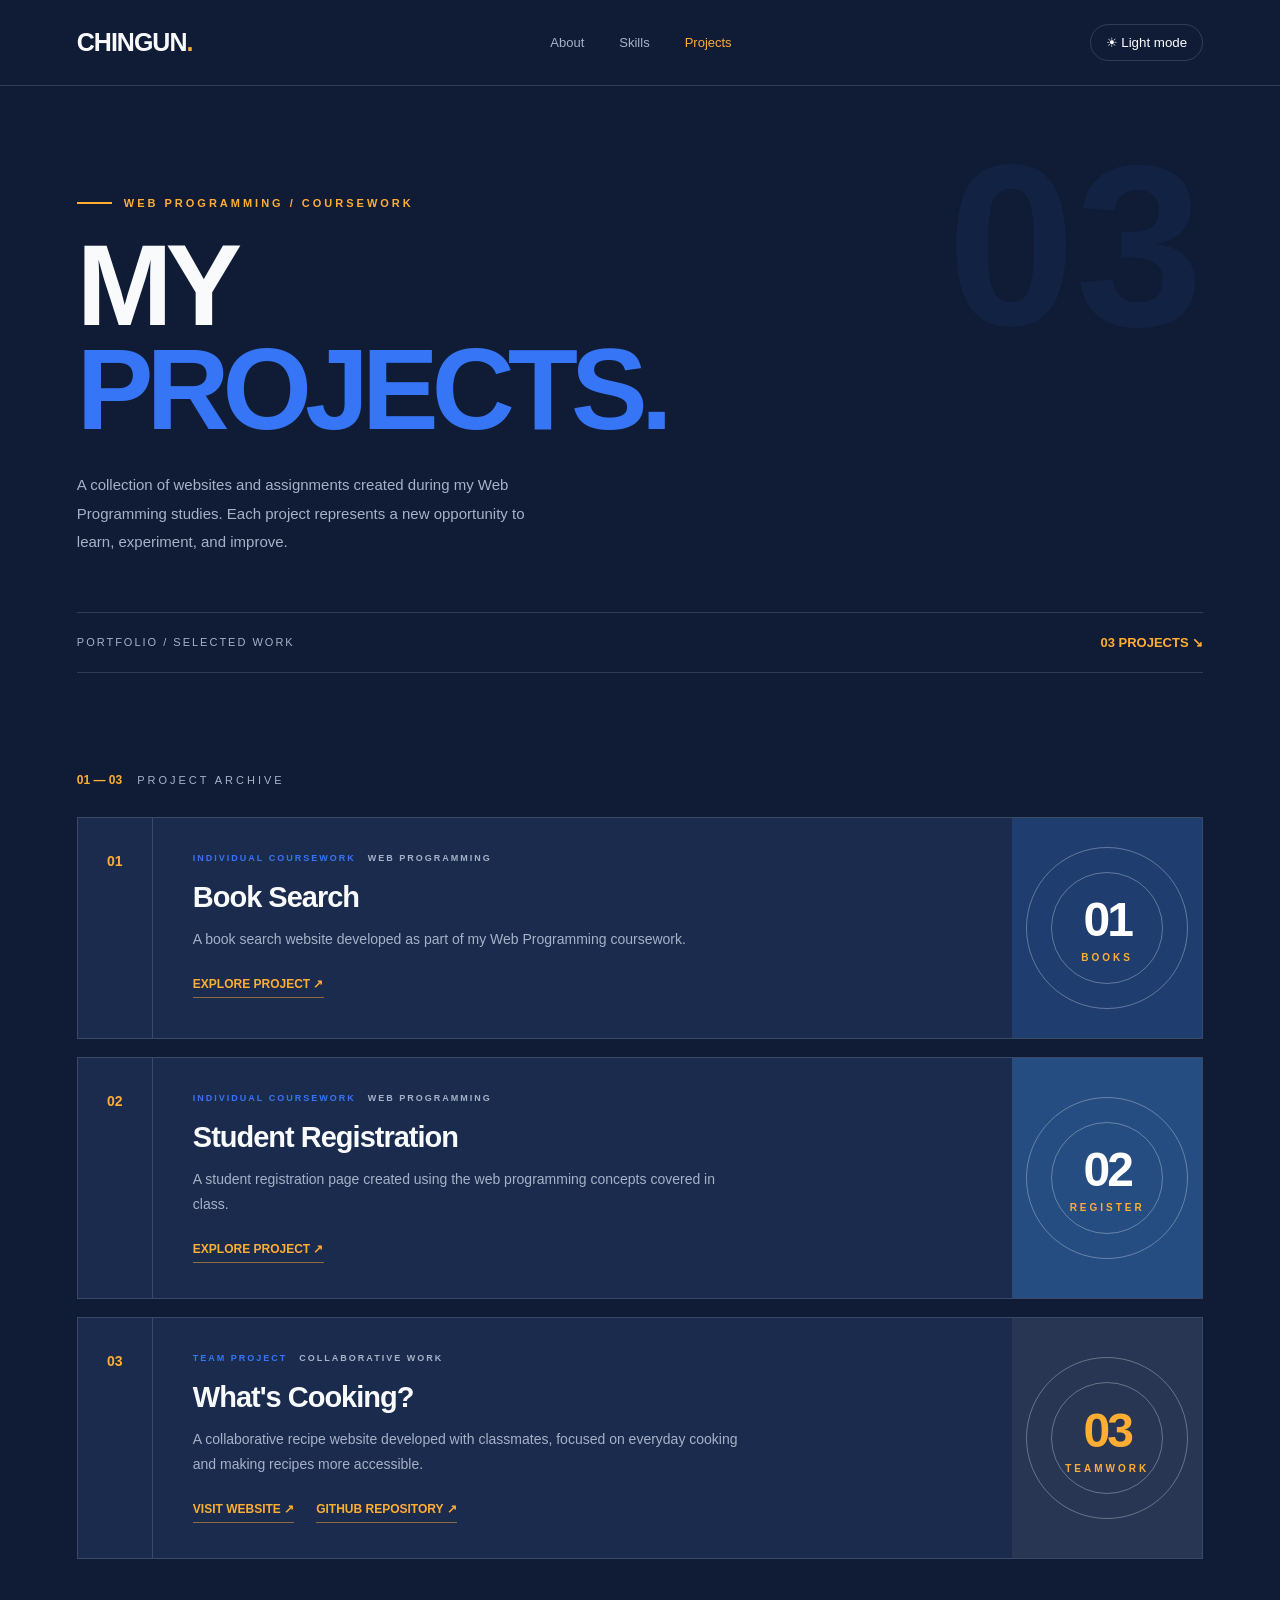
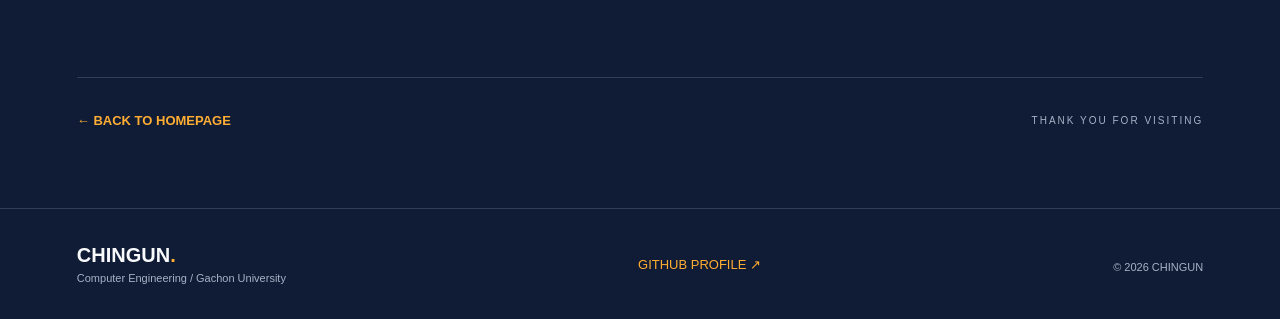
==== projects.html @ 83748a60 "Create projects.html" ====
<!DOCTYPE html>
<html lang="en">
<head>
  <meta charset="UTF-8">
  <meta name="viewport" content="width=device-width, initial-scale=1.0">
  <meta name="description" content="Selected Web Programming projects by Chingun.">
  <meta name="color-scheme" content="light dark">
  <title>Projects — CHINGUN</title>

  <script src="script.js" defer></script>

  <style>
    :root {
      --navy: #101c35;
      --navy-light: #1a2b4d;
      --blue: #3675f5;
      --orange: #ffad33;
      --white: #f8fafc;
      --muted: #a6b2c7;
      --line: rgba(255,255,255,0.14);
    }

    * {
      box-sizing: border-box;
      scroll-behavior: smooth;
    }

    body {
      margin: 0;
      background: var(--navy);
      color: var(--white);
      font-family: Arial, sans-serif;
    }

    a {
      color: inherit;
      text-decoration: none;
    }

    .container {
      width: min(1150px, 88%);
      margin: auto;
    }

    /* Navigation */

    header {
      border-bottom: 1px solid var(--line);
    }

    .navigation {
      min-height: 85px;
      display: flex;
      align-items: center;
      justify-content: space-between;
      gap: 25px;
    }

    .logo {
      font-size: 25px;
      font-weight: 900;
      letter-spacing: -1px;
    }

    .logo span {
      color: var(--orange);
    }

    .nav-links {
      display: flex;
      gap: 35px;
    }

    .nav-links a {
      color: var(--muted);
      font-size: 13px;
      transition: 0.2s;
    }

    .nav-links a:hover,
    .nav-links a[aria-current="page"] {
      color: var(--orange);
    }

    .theme-toggle {
      padding: 10px 15px;
      color: white;
      background: transparent;
      border: 1px solid var(--line);
      border-radius: 30px;
      cursor: pointer;
    }

    .theme-toggle:hover {
      color: var(--orange);
      border-color: var(--orange);
    }

    /* Intro */

    .projects-intro {
      padding: 100px 0 75px;
      position: relative;
      overflow: hidden;
    }

    .projects-intro::after {
      content: "03";
      position: absolute;
      right: 0;
      top: 45px;
      font-size: 230px;
      line-height: 1;
      font-weight: 900;
      color: rgba(54, 117, 245, 0.08);
      pointer-events: none;
    }

    .eyebrow {
      display: flex;
      align-items: center;
      gap: 12px;
      color: var(--orange);
      font-size: 11px;
      font-weight: bold;
      letter-spacing: 3px;
      margin-bottom: 25px;
    }

    .eyebrow-line {
      width: 35px;
      height: 2px;
      background: var(--orange);
    }

    .projects-intro h1 {
      position: relative;
      z-index: 1;
      font-size: clamp(65px, 10vw, 115px);
      line-height: 0.9;
      letter-spacing: -7px;
      text-transform: uppercase;
      margin: 0;
    }

    .projects-intro h1 span {
      color: var(--blue);
    }

    .intro-description {
      color: var(--muted);
      max-width: 480px;
      line-height: 1.9;
      font-size: 15px;
      margin-top: 30px;
    }

    .intro-bottom {
      display: flex;
      justify-content: space-between;
      align-items: center;
      border-top: 1px solid var(--line);
      border-bottom: 1px solid var(--line);
      padding: 22px 0;
      margin-top: 55px;
    }

    .intro-bottom span {
      color: var(--muted);
      font-size: 11px;
      letter-spacing: 2px;
    }

    .intro-bottom strong {
      color: var(--orange);
      font-size: 13px;
    }

    /* Project list */

    .project-list {
      padding: 25px 0 100px;
    }

    .list-heading {
      display: flex;
      align-items: center;
      gap: 15px;
      margin-bottom: 30px;
    }

    .list-heading span:first-child {
      color: var(--orange);
      font-size: 12px;
      font-weight: bold;
    }

    .list-heading span:last-child {
      color: var(--muted);
      font-size: 11px;
      letter-spacing: 3px;
    }

    .project-card {
      display: grid;
      grid-template-columns: 75px 1fr 190px;
      align-items: stretch;
      background: var(--navy-light);
      border: 1px solid var(--line);
      margin-bottom: 18px;
      transition: 0.25s;
      overflow: hidden;
    }

    .project-card:hover {
      border-color: var(--orange);
      transform: translateY(-4px);
    }

    .project-number {
      display: flex;
      justify-content: center;
      padding-top: 35px;
      color: var(--orange);
      font-size: 14px;
      font-weight: bold;
      border-right: 1px solid var(--line);
    }

    .project-content {
      padding: 35px 40px;
    }

    .project-meta {
      display: flex;
      flex-wrap: wrap;
      gap: 12px;
      margin-bottom: 18px;
    }

    .project-meta span {
      color: var(--blue);
      font-size: 9px;
      letter-spacing: 2px;
      font-weight: bold;
    }

    .project-meta span + span {
      color: var(--muted);
    }

    .project-content h2 {
      margin: 0 0 13px;
      font-size: 29px;
      letter-spacing: -1px;
    }

    .project-content p {
      color: var(--muted);
      font-size: 14px;
      line-height: 1.8;
      max-width: 560px;
      margin: 0 0 25px;
    }

    .project-actions {
      display: flex;
      flex-wrap: wrap;
      gap: 22px;
    }

    .project-link {
      display: inline-flex;
      align-items: center;
      gap: 10px;
      color: var(--orange);
      font-size: 12px;
      font-weight: bold;
      border-bottom: 1px solid rgba(255,173,51,0.5);
      padding-bottom: 6px;
      transition: 0.2s;
    }

    .project-link:hover {
      color: white;
      border-color: white;
    }

    .project-visual {
      min-height: 220px;
      display: flex;
      flex-direction: column;
      align-items: center;
      justify-content: center;
      position: relative;
      overflow: hidden;
      background: #203d70;
    }

    .project-visual::before {
      content: "";
      position: absolute;
      width: 160px;
      height: 160px;
      border: 1px solid rgba(255,255,255,0.3);
      border-radius: 50%;
    }

    .project-visual::after {
      content: "";
      position: absolute;
      width: 110px;
      height: 110px;
      border: 1px solid rgba(255,255,255,0.3);
      border-radius: 50%;
    }

    .project-visual strong {
      position: relative;
      z-index: 1;
      font-size: 48px;
      color: white;
      letter-spacing: -3px;
    }

    .project-visual span {
      position: relative;
      z-index: 1;
      color: var(--orange);
      font-size: 10px;
      font-weight: bold;
      letter-spacing: 3px;
      margin-top: 5px;
    }

    .visual-two {
      background: #254d82;
    }

    .visual-three {
      background: #283653;
    }

    .visual-three strong {
      color: var(--orange);
    }

    /* Bottom link */

    .back-section {
      border-top: 1px solid var(--line);
      padding: 35px 0 80px;
      display: flex;
      justify-content: space-between;
      align-items: center;
      gap: 20px;
    }

    .back-link {
      color: var(--orange);
      font-size: 13px;
      font-weight: bold;
    }

    .back-link:hover {
      color: white;
    }

    .back-section span {
      color: var(--muted);
      font-size: 10px;
      letter-spacing: 2px;
    }

    /* Footer */

    footer {
      border-top: 1px solid var(--line);
      padding: 35px 0;
    }

    .footer-content {
      display: flex;
      justify-content: space-between;
      align-items: center;
      gap: 20px;
      flex-wrap: wrap;
    }

    .footer-name {
      font-size: 20px;
      font-weight: 900;
    }

    .footer-name span {
      color: var(--orange);
    }

    .footer-note,
    .copyright {
      color: var(--muted);
      font-size: 11px;
      margin-top: 5px;
    }

    .footer-content a {
      color: var(--orange);
      font-size: 13px;
    }

    /* Light mode */

    body.light-mode {
      --navy: #f4f6fb;
      --navy-light: #ffffff;
      --white: #17233c;
      --muted: #68758c;
      --line: rgba(23,46,85,0.18);
    }

    body.light-mode .logo,
    body.light-mode .projects-intro h1,
    body.light-mode .project-content h2 {
      color: #172e55;
    }

    body.light-mode .nav-links a {
      color: #68758c;
    }

    body.light-mode .nav-links a:hover,
    body.light-mode .nav-links a[aria-current="page"] {
      color: #2563eb;
    }

    body.light-mode .theme-toggle {
      color: #172e55;
      border-color: #cbd5e1;
    }

    body.light-mode .project-visual strong {
      color: white;
    }

    body.light-mode .project-visual span {
      color: #ffad33;
    }

    /* Responsive */

    @media (max-width: 800px) {
      .project-card {
        grid-template-columns: 55px 1fr;
      }

      .project-visual {
        grid-column: 2;
        min-height: 130px;
      }

      .projects-intro::after {
        font-size: 160px;
      }
    }

    @media (max-width: 550px) {
      .navigation {
        padding: 18px 0;
        flex-wrap: wrap;
      }

      .nav-links {
        order: 3;
        width: 100%;
        justify-content: space-between;
        gap: 10px;
      }

      .projects-intro {
        padding: 70px 0 45px;
      }

      .projects-intro h1 {
        letter-spacing: -4px;
      }

      .intro-bottom {
        align-items: flex-start;
        flex-direction: column;
        gap: 12px;
      }

      .project-card {
        grid-template-columns: 42px 1fr;
      }

      .project-number {
        padding-top: 25px;
        font-size: 12px;
      }

      .project-content {
        padding: 25px 20px;
      }

      .project-content h2 {
        font-size: 23px;
      }

      .project-visual {
        min-height: 110px;
      }

      .project-actions {
        flex-direction: column;
        align-items: flex-start;
        gap: 15px;
      }

      .back-section {
        align-items: flex-start;
        flex-direction: column;
      }

      .footer-content {
        align-items: flex-start;
        flex-direction: column;
      }
    }
  </style>
</head>

<body>

  <header>
    <nav class="navigation container" aria-label="Main navigation">
      <a class="logo" href="index.html">CHINGUN<span>.</span></a>

      <div class="nav-links">
        <a href="index.html#about">About</a>
        <a href="index.html#skills">Skills</a>
        <a href="projects.html" aria-current="page">Projects</a>
      </div>

      <button class="theme-toggle" id="theme-toggle" type="button"
        aria-label="Switch to light mode" aria-pressed="false">
        <span id="theme-icon" aria-hidden="true">☀</span>
        <span id="theme-label">Light mode</span>
      </button>
    </nav>
  </header>

  <main class="container">

    <!-- Page introduction -->
    <section class="projects-intro">

      <p class="eyebrow">
        <span class="eyebrow-line"></span>
        WEB PROGRAMMING / COURSEWORK
      </p>

      <h1>MY<br><span>PROJECTS.</span></h1>

      <p class="intro-description">
        A collection of websites and assignments created during
        my Web Programming studies. Each project represents
        a new opportunity to learn, experiment, and improve.
      </p>

      <div class="intro-bottom">
        <span>PORTFOLIO / SELECTED WORK</span>
        <strong>03 PROJECTS ↘</strong>
      </div>

    </section>

    <!-- Project cards -->
    <section class="project-list" aria-label="Portfolio projects">

      <div class="list-heading">
        <span>01 — 03</span>
        <span>PROJECT ARCHIVE</span>
      </div>

      <!-- Project 1 -->
      <article class="project-card">

        <div class="project-number">01</div>

        <div class="project-content">

          <div class="project-meta">
            <span>INDIVIDUAL COURSEWORK</span>
            <span>WEB PROGRAMMING</span>
          </div>

          <h2>Book Search</h2>

          <p>
            A book search website developed as part of my
            Web Programming coursework.
          </p>

          <div class="project-actions">
            <a class="project-link"
               href="https://erdenetsogt-delgerbat.github.io/Web-Programming/week%207/book-search.html"
               target="_blank"
               rel="noopener noreferrer">
              EXPLORE PROJECT ↗
            </a>
          </div>

        </div>

        <div class="project-visual" aria-hidden="true">
          <strong>01</strong>
          <span>BOOKS</span>
        </div>

      </article>

      <!-- Project 2 -->
      <article class="project-card">

        <div class="project-number">02</div>

        <div class="project-content">

          <div class="project-meta">
            <span>INDIVIDUAL COURSEWORK</span>
            <span>WEB PROGRAMMING</span>
          </div>

          <h2>Student Registration</h2>

          <p>
            A student registration page created using the
            web programming concepts covered in class.
          </p>

          <div class="project-actions">
            <a class="project-link"
               href="https://erdenetsogt-delgerbat.github.io/Web-Programming/week%208/student-registration.html"
               target="_blank"
               rel="noopener noreferrer">
              EXPLORE PROJECT ↗
            </a>
          </div>

        </div>

        <div class="project-visual visual-two" aria-hidden="true">
          <strong>02</strong>
          <span>REGISTER</span>
        </div>

      </article>

      <!-- Project 3 -->
      <article class="project-card">

        <div class="project-number">03</div>

        <div class="project-content">

          <div class="project-meta">
            <span>TEAM PROJECT</span>
            <span>COLLABORATIVE WORK</span>
          </div>

          <h2>What's Cooking?</h2>

          <p>
            A collaborative recipe website developed with classmates,
            focused on everyday cooking and making recipes more accessible.
          </p>

          <div class="project-actions">
            <a class="project-link"
               href="https://erdenetsogt-delgerbat.github.io/team-Project/"
               target="_blank"
               rel="noopener noreferrer">
              VISIT WEBSITE ↗
            </a>

            <a class="project-link"
               href="https://github.com/ERDENETSOGT-DELGERBAT/team-Project"
               target="_blank"
               rel="noopener noreferrer">
              GITHUB REPOSITORY ↗
            </a>
          </div>

        </div>

        <div class="project-visual visual-three" aria-hidden="true">
          <strong>03</strong>
          <span>TEAMWORK</span>
        </div>

      </article>

    </section>

    <!-- Return link -->
    <section class="back-section">
      <a class="back-link" href="index.html">← BACK TO HOMEPAGE</a>
      <span>THANK YOU FOR VISITING</span>
    </section>

  </main>

  <footer>
    <div class="footer-content container">

      <div>
        <div class="footer-name">CHINGUN<span>.</span></div>
        <div class="footer-note">
          Computer Engineering / Gachon University
        </div>
      </div>

      <a href="https://github.com/ERDENETSOGT-DELGERBAT"
         target="_blank"
         rel="noopener noreferrer">
        GITHUB PROFILE ↗
      </a>

      <span class="copyright">
        © <span id="current-year">2026</span> CHINGUN
      </span>

    </div>
  </footer>

</body>
</html>
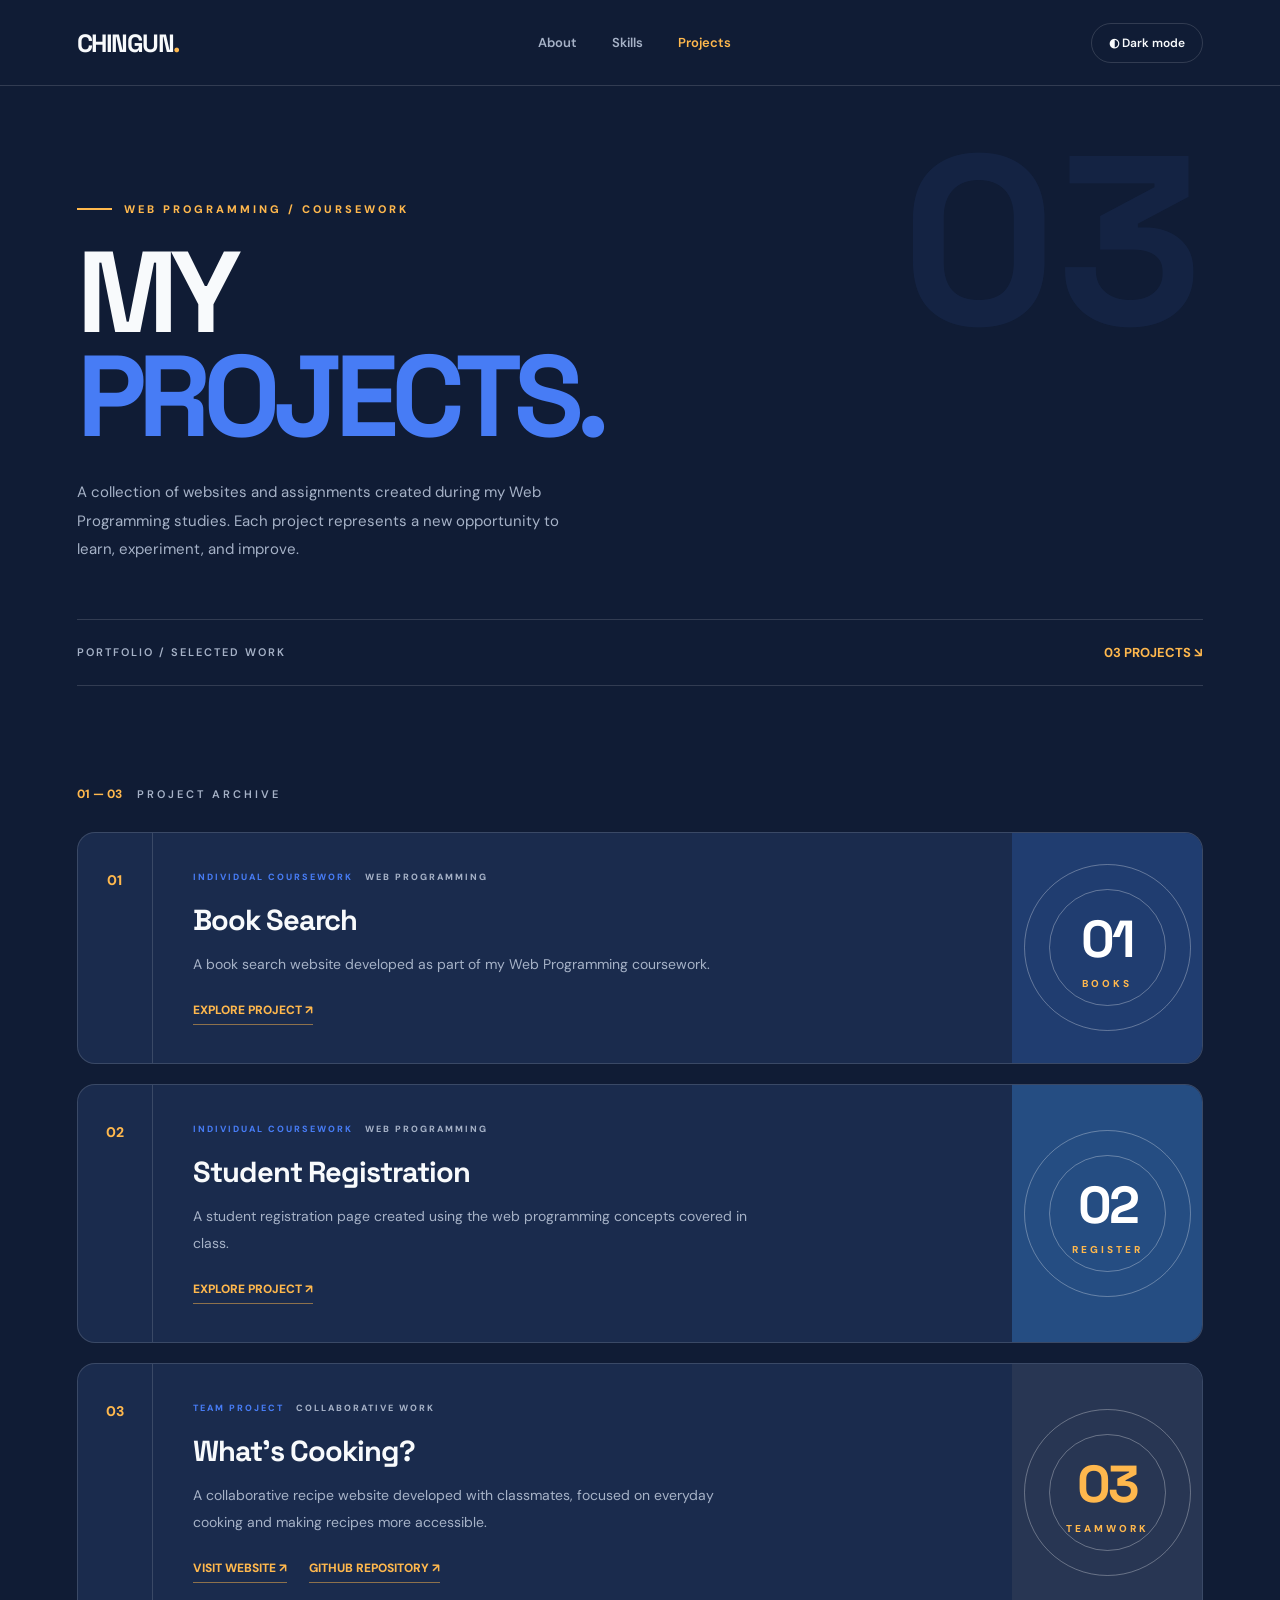
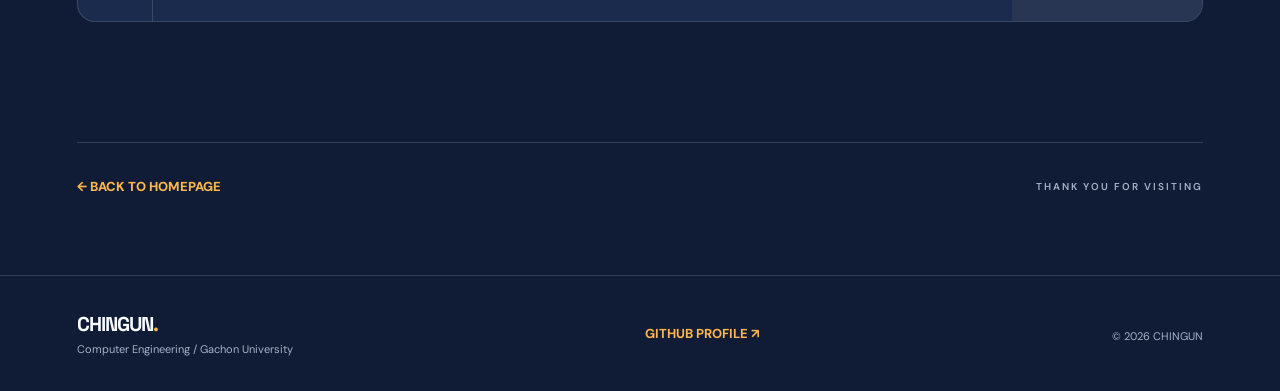
==== commit afc2a33d: "Update projects.html" ====
--- a/projects.html
+++ b/projects.html
@@ -10,15 +10,20 @@
 
   <script src="script.js" defer></script>
 
+  <link rel="preconnect" href="https://fonts.googleapis.com">
+  <link rel="preconnect" href="https://fonts.gstatic.com" crossorigin>
+  <link href="https://fonts.googleapis.com/css2?family=DM+Sans:wght@400;500;600;700;800&family=Space+Grotesk:wght@400;500;600;700&display=swap" rel="stylesheet">
+
   <style>
     :root {
       --navy: #101c35;
       --navy-light: #1a2b4d;
-      --blue: #3675f5;
-      --orange: #ffad33;
+      --blue: #477cf5;
+      --orange: #ffb84d;
       --white: #f8fafc;
       --muted: #a6b2c7;
       --line: rgba(255,255,255,0.14);
+      --card-radius: 18px;
     }
 
     * {
@@ -30,7 +35,12 @@
       margin: 0;
       background: var(--navy);
       color: var(--white);
-      font-family: Arial, sans-serif;
+      font-family: 'DM Sans', sans-serif;
+      transition: background 0.3s, color 0.3s;
+    }
+
+    h1, h2, h3, .logo, .footer-name {
+      font-family: 'Space Grotesk', sans-serif;
     }
 
     a {
@@ -47,6 +57,8 @@
 
     header {
       border-bottom: 1px solid var(--line);
+      position: relative;
+      z-index: 10;
     }
 
     .navigation {
@@ -59,22 +71,25 @@
 
     .logo {
       font-size: 25px;
-      font-weight: 900;
-      letter-spacing: -1px;
-    }
-
-    .logo span {
+      font-weight: 700;
+      letter-spacing: -1.5px;
+    }
+
+    .logo span,
+    .footer-name span {
       color: var(--orange);
     }
 
     .nav-links {
       display: flex;
+      align-items: center;
       gap: 35px;
     }
 
     .nav-links a {
       color: var(--muted);
       font-size: 13px;
+      font-weight: 600;
       transition: 0.2s;
     }
 
@@ -84,23 +99,28 @@
     }
 
     .theme-toggle {
-      padding: 10px 15px;
-      color: white;
+      padding: 11px 17px;
+      color: var(--white);
       background: transparent;
       border: 1px solid var(--line);
       border-radius: 30px;
       cursor: pointer;
+      font-family: inherit;
+      font-size: 12px;
+      font-weight: 600;
+      transition: 0.2s;
     }
 
     .theme-toggle:hover {
       color: var(--orange);
       border-color: var(--orange);
+      transform: translateY(-2px);
     }
 
     /* Intro */
 
     .projects-intro {
-      padding: 100px 0 75px;
+      padding: 105px 0 75px;
       position: relative;
       overflow: hidden;
     }
@@ -109,11 +129,12 @@
       content: "03";
       position: absolute;
       right: 0;
-      top: 45px;
-      font-size: 230px;
+      top: 35px;
+      font-family: 'Space Grotesk', sans-serif;
+      font-size: 240px;
       line-height: 1;
-      font-weight: 900;
-      color: rgba(54, 117, 245, 0.08);
+      font-weight: 700;
+      color: rgba(71,124,245,0.08);
       pointer-events: none;
     }
 
@@ -123,7 +144,7 @@
       gap: 12px;
       color: var(--orange);
       font-size: 11px;
-      font-weight: bold;
+      font-weight: 800;
       letter-spacing: 3px;
       margin-bottom: 25px;
     }
@@ -139,9 +160,10 @@
       z-index: 1;
       font-size: clamp(65px, 10vw, 115px);
       line-height: 0.9;
-      letter-spacing: -7px;
+      letter-spacing: -8px;
       text-transform: uppercase;
       margin: 0;
+      font-weight: 700;
     }
 
     .projects-intro h1 span {
@@ -150,7 +172,7 @@
 
     .intro-description {
       color: var(--muted);
-      max-width: 480px;
+      max-width: 490px;
       line-height: 1.9;
       font-size: 15px;
       margin-top: 30px;
@@ -162,19 +184,21 @@
       align-items: center;
       border-top: 1px solid var(--line);
       border-bottom: 1px solid var(--line);
-      padding: 22px 0;
+      padding: 24px 0;
       margin-top: 55px;
     }
 
     .intro-bottom span {
       color: var(--muted);
       font-size: 11px;
+      font-weight: 600;
       letter-spacing: 2px;
     }
 
     .intro-bottom strong {
       color: var(--orange);
       font-size: 13px;
+      font-weight: 700;
     }
 
     /* Project list */
@@ -193,13 +217,14 @@
     .list-heading span:first-child {
       color: var(--orange);
       font-size: 12px;
-      font-weight: bold;
+      font-weight: 800;
     }
 
     .list-heading span:last-child {
       color: var(--muted);
       font-size: 11px;
       letter-spacing: 3px;
+      font-weight: 600;
     }
 
     .project-card {
@@ -208,28 +233,30 @@
       align-items: stretch;
       background: var(--navy-light);
       border: 1px solid var(--line);
-      margin-bottom: 18px;
-      transition: 0.25s;
+      border-radius: var(--card-radius);
+      margin-bottom: 20px;
+      transition: 0.25s ease;
       overflow: hidden;
     }
 
     .project-card:hover {
       border-color: var(--orange);
-      transform: translateY(-4px);
+      transform: translateY(-5px);
+      box-shadow: 0 15px 35px rgba(0,0,0,0.16);
     }
 
     .project-number {
       display: flex;
       justify-content: center;
-      padding-top: 35px;
+      padding-top: 38px;
       color: var(--orange);
       font-size: 14px;
-      font-weight: bold;
+      font-weight: 800;
       border-right: 1px solid var(--line);
     }
 
     .project-content {
-      padding: 35px 40px;
+      padding: 38px 40px;
     }
 
     .project-meta {
@@ -243,7 +270,7 @@
       color: var(--blue);
       font-size: 9px;
       letter-spacing: 2px;
-      font-weight: bold;
+      font-weight: 800;
     }
 
     .project-meta span + span {
@@ -254,12 +281,13 @@
       margin: 0 0 13px;
       font-size: 29px;
       letter-spacing: -1px;
+      font-weight: 700;
     }
 
     .project-content p {
       color: var(--muted);
       font-size: 14px;
-      line-height: 1.8;
+      line-height: 1.9;
       max-width: 560px;
       margin: 0 0 25px;
     }
@@ -276,16 +304,19 @@
       gap: 10px;
       color: var(--orange);
       font-size: 12px;
-      font-weight: bold;
-      border-bottom: 1px solid rgba(255,173,51,0.5);
+      font-weight: 800;
+      border-bottom: 1px solid rgba(255,184,77,0.5);
       padding-bottom: 6px;
       transition: 0.2s;
     }
 
     .project-link:hover {
-      color: white;
-      border-color: white;
-    }
+      color: var(--white);
+      border-color: var(--white);
+      gap: 15px;
+    }
+
+    /* Project graphics */
 
     .project-visual {
       min-height: 220px;
@@ -301,25 +332,36 @@
     .project-visual::before {
       content: "";
       position: absolute;
-      width: 160px;
-      height: 160px;
+      width: 165px;
+      height: 165px;
       border: 1px solid rgba(255,255,255,0.3);
       border-radius: 50%;
+      transition: 0.4s;
     }
 
     .project-visual::after {
       content: "";
       position: absolute;
-      width: 110px;
-      height: 110px;
+      width: 115px;
+      height: 115px;
       border: 1px solid rgba(255,255,255,0.3);
       border-radius: 50%;
+      transition: 0.4s;
+    }
+
+    .project-card:hover .project-visual::before {
+      transform: scale(1.15);
+    }
+
+    .project-card:hover .project-visual::after {
+      transform: scale(1.2);
     }
 
     .project-visual strong {
       position: relative;
       z-index: 1;
-      font-size: 48px;
+      font-family: 'Space Grotesk', sans-serif;
+      font-size: 52px;
       color: white;
       letter-spacing: -3px;
     }
@@ -329,7 +371,7 @@
       z-index: 1;
       color: var(--orange);
       font-size: 10px;
-      font-weight: bold;
+      font-weight: 800;
       letter-spacing: 3px;
       margin-top: 5px;
     }
@@ -360,17 +402,20 @@
     .back-link {
       color: var(--orange);
       font-size: 13px;
-      font-weight: bold;
+      font-weight: 800;
+      transition: 0.2s;
     }
 
     .back-link:hover {
-      color: white;
+      color: var(--white);
+      transform: translateX(-4px);
     }
 
     .back-section span {
       color: var(--muted);
       font-size: 10px;
       letter-spacing: 2px;
+      font-weight: 600;
     }
 
     /* Footer */
@@ -390,11 +435,8 @@
 
     .footer-name {
       font-size: 20px;
-      font-weight: 900;
-    }
-
-    .footer-name span {
-      color: var(--orange);
+      font-weight: 700;
+      letter-spacing: -1px;
     }
 
     .footer-note,
@@ -407,16 +449,22 @@
     .footer-content a {
       color: var(--orange);
       font-size: 13px;
+      font-weight: 700;
+      transition: 0.2s;
+    }
+
+    .footer-content a:hover {
+      color: var(--white);
     }
 
     /* Light mode */
 
     body.light-mode {
-      --navy: #f4f6fb;
+      --navy: #f3f5fa;
       --navy-light: #ffffff;
       --white: #17233c;
       --muted: #68758c;
-      --line: rgba(23,46,85,0.18);
+      --line: rgba(23,46,85,0.15);
     }
 
     body.light-mode .logo,
@@ -439,12 +487,25 @@
       border-color: #cbd5e1;
     }
 
+    body.light-mode .project-card {
+      box-shadow: 0 5px 20px rgba(23,46,85,0.04);
+    }
+
+    body.light-mode .project-card:hover {
+      box-shadow: 0 12px 30px rgba(23,46,85,0.1);
+    }
+
     body.light-mode .project-visual strong {
       color: white;
     }
 
     body.light-mode .project-visual span {
-      color: #ffad33;
+      color: #ffb84d;
+    }
+
+    body.light-mode .back-link:hover,
+    body.light-mode .footer-content a:hover {
+      color: #2563eb;
     }
 
     /* Responsive */
@@ -456,7 +517,7 @@
 
       .project-visual {
         grid-column: 2;
-        min-height: 130px;
+        min-height: 150px;
       }
 
       .projects-intro::after {
@@ -501,7 +562,7 @@
       }
 
       .project-content {
-        padding: 25px 20px;
+        padding: 27px 20px;
       }
 
       .project-content h2 {
@@ -509,7 +570,7 @@
       }
 
       .project-visual {
-        min-height: 110px;
+        min-height: 120px;
       }
 
       .project-actions {
@@ -605,7 +666,7 @@
 
           <div class="project-actions">
             <a class="project-link"
-               href="https://erdenetsogt-delgerbat.github.io/Web-Programming/week%207/book-search.html"
+               href="https://aidy40.github.io/Web-Programming/week%207/book-search.html"
                target="_blank"
                rel="noopener noreferrer">
               EXPLORE PROJECT ↗
@@ -642,7 +703,7 @@
 
           <div class="project-actions">
             <a class="project-link"
-               href="https://erdenetsogt-delgerbat.github.io/Web-Programming/week%208/student-registration.html"
+               href="https://aidy40.github.io/Web-Programming/week%208/student-registration.html"
                target="_blank"
                rel="noopener noreferrer">
               EXPLORE PROJECT ↗
@@ -679,14 +740,14 @@
 
           <div class="project-actions">
             <a class="project-link"
-               href="https://erdenetsogt-delgerbat.github.io/team-Project/"
+               href="https://aidy40.github.io/team-Project/"
                target="_blank"
                rel="noopener noreferrer">
               VISIT WEBSITE ↗
             </a>
 
             <a class="project-link"
-               href="https://github.com/ERDENETSOGT-DELGERBAT/team-Project"
+               href="https://github.com/aidy40/team-Project"
                target="_blank"
                rel="noopener noreferrer">
               GITHUB REPOSITORY ↗
@@ -722,7 +783,7 @@
         </div>
       </div>
 
-      <a href="https://github.com/ERDENETSOGT-DELGERBAT"
+      <a href="https://github.com/aidy40"
          target="_blank"
          rel="noopener noreferrer">
         GITHUB PROFILE ↗
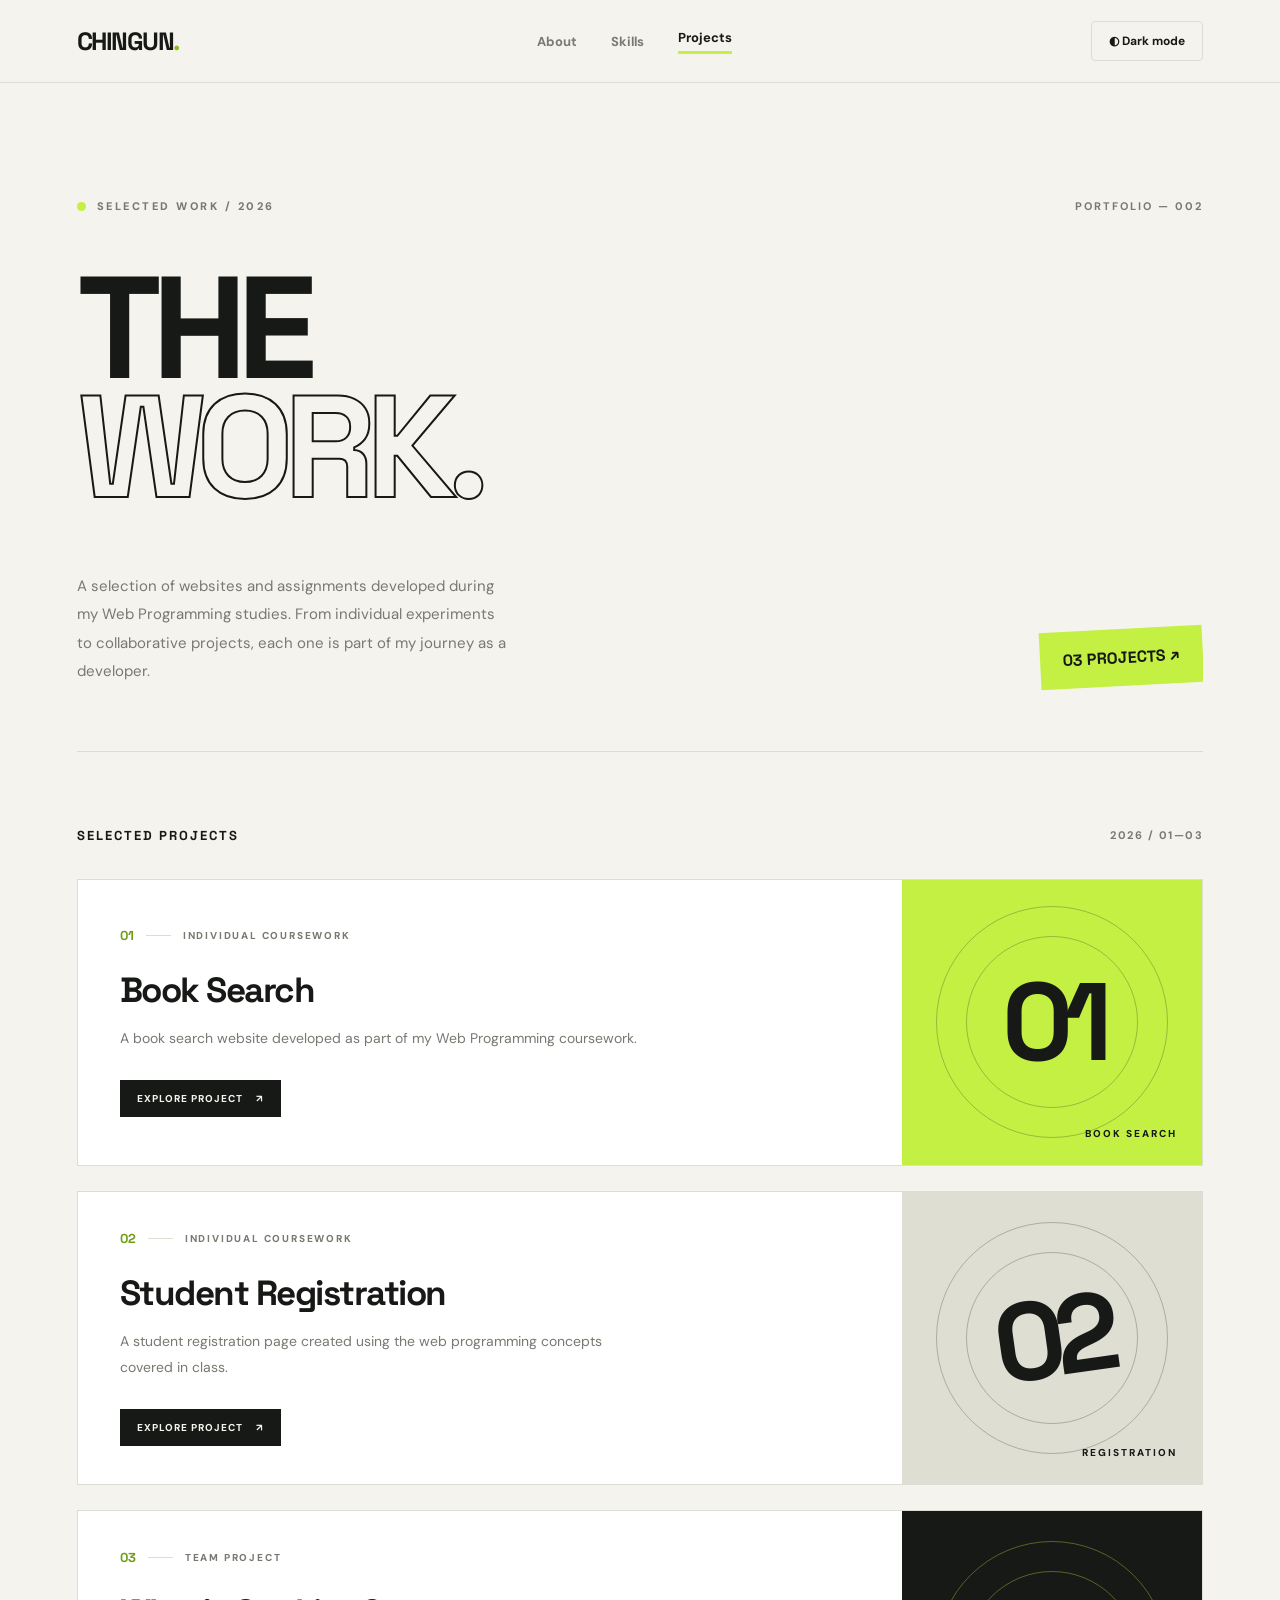
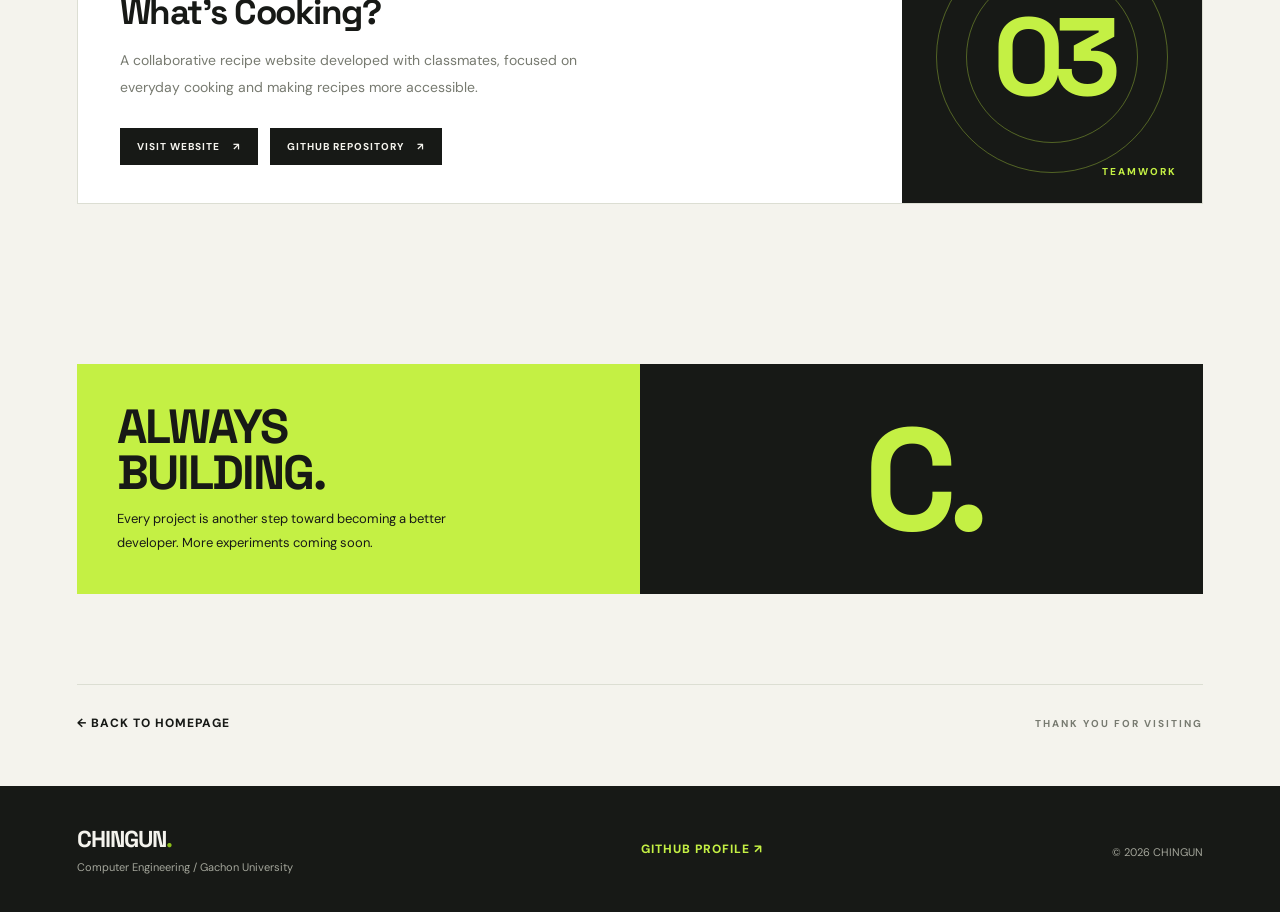
==== commit 218e18a0: "Update projects.html" ====
--- a/projects.html
+++ b/projects.html
@@ -16,14 +16,14 @@
 
   <style>
     :root {
-      --navy: #101c35;
-      --navy-light: #1a2b4d;
-      --blue: #477cf5;
-      --orange: #ffb84d;
-      --white: #f8fafc;
-      --muted: #a6b2c7;
-      --line: rgba(255,255,255,0.14);
-      --card-radius: 18px;
+      --bg: #f4f3ed;
+      --surface: #ffffff;
+      --text: #171916;
+      --muted: #777a70;
+      --line: #dcded3;
+      --accent: #c4f044;
+      --dark: #171916;
+      --soft: #e9eadf;
     }
 
     * {
@@ -33,10 +33,19 @@
 
     body {
       margin: 0;
-      background: var(--navy);
-      color: var(--white);
+      background: var(--bg);
+      color: var(--text);
       font-family: 'DM Sans', sans-serif;
       transition: background 0.3s, color 0.3s;
+    }
+
+    body.dark-mode {
+      --bg: #171916;
+      --surface: #22251f;
+      --text: #f4f3ed;
+      --muted: #a4a69b;
+      --line: #383b33;
+      --soft: #292c25;
     }
 
     h1, h2, h3, .logo, .footer-name {
@@ -48,8 +57,12 @@
       text-decoration: none;
     }
 
+    button {
+      font-family: inherit;
+    }
+
     .container {
-      width: min(1150px, 88%);
+      width: min(1160px, 88%);
       margin: auto;
     }
 
@@ -62,11 +75,11 @@
     }
 
     .navigation {
-      min-height: 85px;
+      min-height: 82px;
       display: flex;
       align-items: center;
       justify-content: space-between;
-      gap: 25px;
+      gap: 30px;
     }
 
     .logo {
@@ -77,455 +90,472 @@
 
     .logo span,
     .footer-name span {
-      color: var(--orange);
+      color: #8bbd19;
     }
 
     .nav-links {
       display: flex;
       align-items: center;
-      gap: 35px;
+      gap: 34px;
     }
 
     .nav-links a {
       color: var(--muted);
       font-size: 13px;
-      font-weight: 600;
-      transition: 0.2s;
+      font-weight: 700;
+      transition: color 0.2s;
     }
 
     .nav-links a:hover,
     .nav-links a[aria-current="page"] {
-      color: var(--orange);
+      color: var(--text);
+    }
+
+    .nav-links a[aria-current="page"]::after {
+      content: "";
+      display: block;
+      height: 3px;
+      background: var(--accent);
+      margin-top: 5px;
     }
 
     .theme-toggle {
       padding: 11px 17px;
-      color: var(--white);
       background: transparent;
+      color: var(--text);
       border: 1px solid var(--line);
-      border-radius: 30px;
+      border-radius: 4px;
       cursor: pointer;
-      font-family: inherit;
       font-size: 12px;
-      font-weight: 600;
+      font-weight: 700;
       transition: 0.2s;
     }
 
     .theme-toggle:hover {
-      color: var(--orange);
-      border-color: var(--orange);
-      transform: translateY(-2px);
+      background: var(--accent);
+      border-color: var(--accent);
+      color: #171916;
     }
 
     /* Intro */
 
     .projects-intro {
-      padding: 105px 0 75px;
+      padding: 105px 0 65px;
       position: relative;
+      border-bottom: 1px solid var(--line);
       overflow: hidden;
     }
 
-    .projects-intro::after {
-      content: "03";
-      position: absolute;
-      right: 0;
-      top: 35px;
-      font-family: 'Space Grotesk', sans-serif;
-      font-size: 240px;
-      line-height: 1;
-      font-weight: 700;
-      color: rgba(71,124,245,0.08);
-      pointer-events: none;
+    .intro-topline {
+      display: flex;
+      justify-content: space-between;
+      align-items: center;
+      margin-bottom: 45px;
     }
 
     .eyebrow {
       display: flex;
       align-items: center;
-      gap: 12px;
-      color: var(--orange);
+      gap: 11px;
+      color: var(--muted);
       font-size: 11px;
       font-weight: 800;
-      letter-spacing: 3px;
-      margin-bottom: 25px;
-    }
-
-    .eyebrow-line {
-      width: 35px;
-      height: 2px;
-      background: var(--orange);
+      letter-spacing: 2.5px;
+    }
+
+    .eyebrow-dot {
+      width: 9px;
+      height: 9px;
+      background: var(--accent);
+      border-radius: 50%;
+    }
+
+    .intro-index {
+      color: var(--muted);
+      font-size: 11px;
+      font-weight: 700;
+      letter-spacing: 2px;
     }
 
     .projects-intro h1 {
-      position: relative;
-      z-index: 1;
-      font-size: clamp(65px, 10vw, 115px);
-      line-height: 0.9;
-      letter-spacing: -8px;
+      max-width: 950px;
+      font-size: clamp(70px, 12vw, 145px);
+      line-height: 0.82;
+      letter-spacing: -10px;
       text-transform: uppercase;
       margin: 0;
       font-weight: 700;
     }
 
     .projects-intro h1 span {
-      color: var(--blue);
+      display: inline-block;
+      color: transparent;
+      -webkit-text-stroke: 2px var(--text);
+    }
+
+    .intro-bottom {
+      display: flex;
+      justify-content: space-between;
+      align-items: flex-end;
+      gap: 30px;
+      margin-top: 65px;
     }
 
     .intro-description {
+      max-width: 430px;
       color: var(--muted);
-      max-width: 490px;
+      font-size: 15px;
       line-height: 1.9;
-      font-size: 15px;
-      margin-top: 30px;
-    }
-
-    .intro-bottom {
+      margin: 0;
+    }
+
+    .project-count {
+      background: var(--accent);
+      color: #171916;
+      padding: 18px 23px;
+      font-family: 'Space Grotesk', sans-serif;
+      font-size: 16px;
+      font-weight: 700;
+      white-space: nowrap;
+      transform: rotate(-3deg);
+    }
+
+    /* Project section */
+
+    .project-list {
+      padding: 75px 0 100px;
+    }
+
+    .section-heading {
       display: flex;
       justify-content: space-between;
       align-items: center;
-      border-top: 1px solid var(--line);
-      border-bottom: 1px solid var(--line);
-      padding: 24px 0;
-      margin-top: 55px;
-    }
-
-    .intro-bottom span {
+      margin-bottom: 35px;
+    }
+
+    .section-heading h2 {
+      margin: 0;
+      font-size: 13px;
+      letter-spacing: 2px;
+      text-transform: uppercase;
+    }
+
+    .section-heading span {
       color: var(--muted);
       font-size: 11px;
-      font-weight: 600;
-      letter-spacing: 2px;
-    }
-
-    .intro-bottom strong {
-      color: var(--orange);
-      font-size: 13px;
-      font-weight: 700;
-    }
-
-    /* Project list */
-
-    .project-list {
-      padding: 25px 0 100px;
-    }
-
-    .list-heading {
-      display: flex;
-      align-items: center;
-      gap: 15px;
-      margin-bottom: 30px;
-    }
-
-    .list-heading span:first-child {
-      color: var(--orange);
-      font-size: 12px;
-      font-weight: 800;
-    }
-
-    .list-heading span:last-child {
-      color: var(--muted);
-      font-size: 11px;
-      letter-spacing: 3px;
-      font-weight: 600;
-    }
+      font-weight: 700;
+      letter-spacing: 1.5px;
+    }
+
+    /* Project cards */
 
     .project-card {
       display: grid;
-      grid-template-columns: 75px 1fr 190px;
-      align-items: stretch;
-      background: var(--navy-light);
+      grid-template-columns: 1fr 300px;
+      min-height: 285px;
+      margin-bottom: 25px;
+      background: var(--surface);
       border: 1px solid var(--line);
-      border-radius: var(--card-radius);
-      margin-bottom: 20px;
-      transition: 0.25s ease;
+      transition: transform 0.3s, border-color 0.3s;
       overflow: hidden;
     }
 
     .project-card:hover {
-      border-color: var(--orange);
       transform: translateY(-5px);
-      box-shadow: 0 15px 35px rgba(0,0,0,0.16);
-    }
-
-    .project-number {
-      display: flex;
+      border-color: var(--text);
+    }
+
+    .project-content {
+      padding: 38px 42px;
+      display: flex;
+      flex-direction: column;
       justify-content: center;
-      padding-top: 38px;
-      color: var(--orange);
-      font-size: 14px;
-      font-weight: 800;
-      border-right: 1px solid var(--line);
-    }
-
-    .project-content {
-      padding: 38px 40px;
     }
 
     .project-meta {
       display: flex;
+      align-items: center;
       flex-wrap: wrap;
       gap: 12px;
-      margin-bottom: 18px;
-    }
-
-    .project-meta span {
-      color: var(--blue);
-      font-size: 9px;
-      letter-spacing: 2px;
+      margin-bottom: 24px;
+    }
+
+    .project-number {
+      color: #719c17;
+      font-family: 'Space Grotesk', sans-serif;
+      font-size: 13px;
+      font-weight: 700;
+    }
+
+    .meta-divider {
+      width: 25px;
+      height: 1px;
+      background: var(--line);
+    }
+
+    .project-category {
+      color: var(--muted);
+      font-size: 10px;
       font-weight: 800;
-    }
-
-    .project-meta span + span {
-      color: var(--muted);
-    }
-
-    .project-content h2 {
+      letter-spacing: 1.8px;
+    }
+
+    .project-content h3 {
       margin: 0 0 13px;
-      font-size: 29px;
-      letter-spacing: -1px;
-      font-weight: 700;
+      font-size: clamp(25px, 3vw, 35px);
+      letter-spacing: -1.5px;
     }
 
     .project-content p {
+      max-width: 520px;
+      margin: 0 0 28px;
       color: var(--muted);
       font-size: 14px;
       line-height: 1.9;
-      max-width: 560px;
-      margin: 0 0 25px;
     }
 
     .project-actions {
       display: flex;
       flex-wrap: wrap;
-      gap: 22px;
+      gap: 12px;
     }
 
     .project-link {
       display: inline-flex;
       align-items: center;
-      gap: 10px;
-      color: var(--orange);
-      font-size: 12px;
+      justify-content: center;
+      gap: 13px;
+      padding: 12px 17px;
+      background: var(--dark);
+      color: #f4f3ed;
+      font-size: 10px;
       font-weight: 800;
-      border-bottom: 1px solid rgba(255,184,77,0.5);
-      padding-bottom: 6px;
+      letter-spacing: 1px;
       transition: 0.2s;
     }
 
     .project-link:hover {
-      color: var(--white);
-      border-color: var(--white);
-      gap: 15px;
-    }
-
-    /* Project graphics */
-
-    .project-visual {
-      min-height: 220px;
-      display: flex;
-      flex-direction: column;
+      background: var(--accent);
+      color: #171916;
+      transform: translateY(-3px);
+    }
+
+    /* Graphic panels */
+
+    .project-art {
+      min-height: 285px;
+      display: flex;
       align-items: center;
       justify-content: center;
       position: relative;
       overflow: hidden;
-      background: #203d70;
-    }
-
-    .project-visual::before {
+      background: var(--accent);
+      color: #171916;
+    }
+
+    .project-art::before {
       content: "";
       position: absolute;
-      width: 165px;
-      height: 165px;
-      border: 1px solid rgba(255,255,255,0.3);
+      width: 230px;
+      height: 230px;
+      border: 1px solid rgba(23,25,22,0.25);
       border-radius: 50%;
-      transition: 0.4s;
-    }
-
-    .project-visual::after {
+      transition: transform 0.5s;
+    }
+
+    .project-art::after {
       content: "";
       position: absolute;
-      width: 115px;
-      height: 115px;
-      border: 1px solid rgba(255,255,255,0.3);
+      width: 170px;
+      height: 170px;
+      border: 1px solid rgba(23,25,22,0.25);
       border-radius: 50%;
-      transition: 0.4s;
-    }
-
-    .project-card:hover .project-visual::before {
-      transform: scale(1.15);
-    }
-
-    .project-card:hover .project-visual::after {
-      transform: scale(1.2);
-    }
-
-    .project-visual strong {
+      transition: transform 0.5s;
+    }
+
+    .project-card:hover .project-art::before {
+      transform: scale(1.2) rotate(25deg);
+    }
+
+    .project-card:hover .project-art::after {
+      transform: scale(0.8) rotate(-25deg);
+    }
+
+    .art-number {
       position: relative;
       z-index: 1;
       font-family: 'Space Grotesk', sans-serif;
-      font-size: 52px;
-      color: white;
-      letter-spacing: -3px;
-    }
-
-    .project-visual span {
-      position: relative;
-      z-index: 1;
-      color: var(--orange);
+      font-size: 110px;
+      line-height: 1;
+      font-weight: 700;
+      letter-spacing: -10px;
+    }
+
+    .art-label {
+      position: absolute;
+      z-index: 2;
+      bottom: 25px;
+      right: 25px;
       font-size: 10px;
       font-weight: 800;
-      letter-spacing: 3px;
-      margin-top: 5px;
-    }
-
-    .visual-two {
-      background: #254d82;
-    }
-
-    .visual-three {
-      background: #283653;
-    }
-
-    .visual-three strong {
-      color: var(--orange);
-    }
-
-    /* Bottom link */
+      letter-spacing: 2px;
+    }
+
+    .art-two {
+      background: #dedfd2;
+    }
+
+    .art-two .art-number {
+      transform: rotate(-8deg);
+    }
+
+    .art-three {
+      background: #171916;
+      color: var(--accent);
+    }
+
+    .art-three::before,
+    .art-three::after {
+      border-color: rgba(196,240,68,0.35);
+    }
+
+    /* Extra strip */
+
+    .closing-strip {
+      display: grid;
+      grid-template-columns: 1fr 1fr;
+      margin: 35px 0 90px;
+      background: var(--accent);
+      color: #171916;
+    }
+
+    .closing-text {
+      padding: 40px;
+    }
+
+    .closing-text h2 {
+      margin: 0 0 12px;
+      font-size: clamp(30px, 4vw, 48px);
+      line-height: 0.95;
+      letter-spacing: -2px;
+      text-transform: uppercase;
+    }
+
+    .closing-text p {
+      max-width: 350px;
+      margin: 0;
+      font-size: 13px;
+      line-height: 1.8;
+    }
+
+    .closing-symbol {
+      display: flex;
+      align-items: center;
+      justify-content: center;
+      background: #171916;
+      color: var(--accent);
+      font-family: 'Space Grotesk', sans-serif;
+      font-size: clamp(75px, 12vw, 145px);
+      font-weight: 700;
+      letter-spacing: -10px;
+    }
+
+    /* Back section */
 
     .back-section {
+      display: flex;
+      justify-content: space-between;
+      align-items: center;
+      gap: 20px;
+      padding: 30px 0 55px;
       border-top: 1px solid var(--line);
-      padding: 35px 0 80px;
-      display: flex;
-      justify-content: space-between;
-      align-items: center;
-      gap: 20px;
     }
 
     .back-link {
-      color: var(--orange);
-      font-size: 13px;
+      font-size: 12px;
       font-weight: 800;
+      letter-spacing: 1px;
       transition: 0.2s;
     }
 
     .back-link:hover {
-      color: var(--white);
-      transform: translateX(-4px);
+      color: #719c17;
+      transform: translateX(-5px);
     }
 
     .back-section span {
       color: var(--muted);
       font-size: 10px;
+      font-weight: 700;
       letter-spacing: 2px;
-      font-weight: 600;
     }
 
     /* Footer */
 
     footer {
-      border-top: 1px solid var(--line);
-      padding: 35px 0;
+      background: var(--dark);
+      color: #f4f3ed;
+      padding: 38px 0;
     }
 
     .footer-content {
       display: flex;
+      align-items: center;
       justify-content: space-between;
-      align-items: center;
-      gap: 20px;
+      gap: 25px;
       flex-wrap: wrap;
     }
 
     .footer-name {
-      font-size: 20px;
+      font-size: 23px;
       font-weight: 700;
       letter-spacing: -1px;
     }
 
     .footer-note,
     .copyright {
-      color: var(--muted);
+      color: #a4a69b;
       font-size: 11px;
-      margin-top: 5px;
-    }
-
-    .footer-content a {
-      color: var(--orange);
-      font-size: 13px;
-      font-weight: 700;
+      margin-top: 6px;
+    }
+
+    .footer-content > a {
+      color: var(--accent);
+      font-size: 12px;
+      font-weight: 800;
+      letter-spacing: 1px;
       transition: 0.2s;
     }
 
-    .footer-content a:hover {
-      color: var(--white);
-    }
-
-    /* Light mode */
-
-    body.light-mode {
-      --navy: #f3f5fa;
-      --navy-light: #ffffff;
-      --white: #17233c;
-      --muted: #68758c;
-      --line: rgba(23,46,85,0.15);
-    }
-
-    body.light-mode .logo,
-    body.light-mode .projects-intro h1,
-    body.light-mode .project-content h2 {
-      color: #172e55;
-    }
-
-    body.light-mode .nav-links a {
-      color: #68758c;
-    }
-
-    body.light-mode .nav-links a:hover,
-    body.light-mode .nav-links a[aria-current="page"] {
-      color: #2563eb;
-    }
-
-    body.light-mode .theme-toggle {
-      color: #172e55;
-      border-color: #cbd5e1;
-    }
-
-    body.light-mode .project-card {
-      box-shadow: 0 5px 20px rgba(23,46,85,0.04);
-    }
-
-    body.light-mode .project-card:hover {
-      box-shadow: 0 12px 30px rgba(23,46,85,0.1);
-    }
-
-    body.light-mode .project-visual strong {
+    .footer-content > a:hover {
       color: white;
-    }
-
-    body.light-mode .project-visual span {
-      color: #ffb84d;
-    }
-
-    body.light-mode .back-link:hover,
-    body.light-mode .footer-content a:hover {
-      color: #2563eb;
     }
 
     /* Responsive */
 
     @media (max-width: 800px) {
       .project-card {
-        grid-template-columns: 55px 1fr;
-      }
-
-      .project-visual {
-        grid-column: 2;
-        min-height: 150px;
-      }
-
-      .projects-intro::after {
-        font-size: 160px;
-      }
-    }
-
-    @media (max-width: 550px) {
+        grid-template-columns: 1fr 220px;
+      }
+
+      .project-content {
+        padding: 30px;
+      }
+
+      .project-art {
+        min-height: 260px;
+      }
+
+      .projects-intro h1 {
+        letter-spacing: -6px;
+      }
+    }
+
+    @media (max-width: 600px) {
+      .container {
+        width: 90%;
+      }
+
       .navigation {
         padding: 18px 0;
         flex-wrap: wrap;
@@ -542,41 +572,62 @@
         padding: 70px 0 45px;
       }
 
+      .intro-topline {
+        margin-bottom: 35px;
+      }
+
       .projects-intro h1 {
-        letter-spacing: -4px;
+        font-size: clamp(62px, 15vw, 90px);
+        letter-spacing: -5px;
       }
 
       .intro-bottom {
+        flex-direction: column;
         align-items: flex-start;
-        flex-direction: column;
-        gap: 12px;
+        margin-top: 40px;
+      }
+
+      .project-list {
+        padding: 55px 0 65px;
       }
 
       .project-card {
-        grid-template-columns: 42px 1fr;
-      }
-
-      .project-number {
-        padding-top: 25px;
-        font-size: 12px;
+        grid-template-columns: 1fr;
       }
 
       .project-content {
-        padding: 27px 20px;
-      }
-
-      .project-content h2 {
-        font-size: 23px;
-      }
-
-      .project-visual {
-        min-height: 120px;
+        padding: 30px 25px;
+      }
+
+      .project-art {
+        min-height: 190px;
+        grid-row: 1;
+      }
+
+      .art-number {
+        font-size: 90px;
       }
 
       .project-actions {
         flex-direction: column;
         align-items: flex-start;
-        gap: 15px;
+      }
+
+      .project-link {
+        width: 100%;
+        justify-content: space-between;
+      }
+
+      .closing-strip {
+        grid-template-columns: 1fr;
+      }
+
+      .closing-text {
+        padding: 30px;
+      }
+
+      .closing-symbol {
+        min-height: 160px;
       }
 
       .back-section {
@@ -596,6 +647,7 @@
 
   <header>
     <nav class="navigation container" aria-label="Main navigation">
+
       <a class="logo" href="index.html">CHINGUN<span>.</span></a>
 
       <div class="nav-links">
@@ -605,59 +657,73 @@
       </div>
 
       <button class="theme-toggle" id="theme-toggle" type="button"
-        aria-label="Switch to light mode" aria-pressed="false">
-        <span id="theme-icon" aria-hidden="true">☀</span>
-        <span id="theme-label">Light mode</span>
+        aria-label="Switch theme" aria-pressed="false">
+        <span id="theme-icon" aria-hidden="true">☾</span>
+        <span id="theme-label">Theme</span>
       </button>
+
     </nav>
   </header>
 
   <main class="container">
 
-    <!-- Page introduction -->
+    <!-- Introduction -->
+
     <section class="projects-intro">
 
-      <p class="eyebrow">
-        <span class="eyebrow-line"></span>
-        WEB PROGRAMMING / COURSEWORK
-      </p>
-
-      <h1>MY<br><span>PROJECTS.</span></h1>
-
-      <p class="intro-description">
-        A collection of websites and assignments created during
-        my Web Programming studies. Each project represents
-        a new opportunity to learn, experiment, and improve.
-      </p>
+      <div class="intro-topline">
+        <p class="eyebrow">
+          <span class="eyebrow-dot"></span>
+          SELECTED WORK / 2026
+        </p>
+
+        <span class="intro-index">PORTFOLIO — 002</span>
+      </div>
+
+      <h1>
+        THE<br>
+        <span>WORK.</span>
+      </h1>
 
       <div class="intro-bottom">
-        <span>PORTFOLIO / SELECTED WORK</span>
-        <strong>03 PROJECTS ↘</strong>
+
+        <p class="intro-description">
+          A selection of websites and assignments developed during
+          my Web Programming studies. From individual experiments
+          to collaborative projects, each one is part of my journey
+          as a developer.
+        </p>
+
+        <div class="project-count">
+          03 PROJECTS ↗
+        </div>
+
       </div>
 
     </section>
 
-    <!-- Project cards -->
+    <!-- Project archive -->
+
     <section class="project-list" aria-label="Portfolio projects">
 
-      <div class="list-heading">
-        <span>01 — 03</span>
-        <span>PROJECT ARCHIVE</span>
+      <div class="section-heading">
+        <h2>Selected projects</h2>
+        <span>2026 / 01—03</span>
       </div>
 
       <!-- Project 1 -->
+
       <article class="project-card">
 
-        <div class="project-number">01</div>
-
         <div class="project-content">
 
           <div class="project-meta">
-            <span>INDIVIDUAL COURSEWORK</span>
-            <span>WEB PROGRAMMING</span>
+            <span class="project-number">01</span>
+            <span class="meta-divider"></span>
+            <span class="project-category">INDIVIDUAL COURSEWORK</span>
           </div>
 
-          <h2>Book Search</h2>
+          <h3>Book Search</h3>
 
           <p>
             A book search website developed as part of my
@@ -666,35 +732,35 @@
 
           <div class="project-actions">
             <a class="project-link"
-               href="https://aidy40.github.io/Web-Programming/week%207/book-search.html"
-               target="_blank"
-               rel="noopener noreferrer">
-              EXPLORE PROJECT ↗
+              href="https://aidy40.github.io/Web-Programming/week%207/book-search.html"
+              target="_blank"
+              rel="noopener noreferrer">
+              EXPLORE PROJECT <span>↗</span>
             </a>
           </div>
 
         </div>
 
-        <div class="project-visual" aria-hidden="true">
-          <strong>01</strong>
-          <span>BOOKS</span>
+        <div class="project-art" aria-hidden="true">
+          <span class="art-number">01</span>
+          <span class="art-label">BOOK SEARCH</span>
         </div>
 
       </article>
 
       <!-- Project 2 -->
+
       <article class="project-card">
 
-        <div class="project-number">02</div>
-
         <div class="project-content">
 
           <div class="project-meta">
-            <span>INDIVIDUAL COURSEWORK</span>
-            <span>WEB PROGRAMMING</span>
+            <span class="project-number">02</span>
+            <span class="meta-divider"></span>
+            <span class="project-category">INDIVIDUAL COURSEWORK</span>
           </div>
 
-          <h2>Student Registration</h2>
+          <h3>Student Registration</h3>
 
           <p>
             A student registration page created using the
@@ -703,35 +769,35 @@
 
           <div class="project-actions">
             <a class="project-link"
-               href="https://aidy40.github.io/Web-Programming/week%208/student-registration.html"
-               target="_blank"
-               rel="noopener noreferrer">
-              EXPLORE PROJECT ↗
+              href="https://aidy40.github.io/Web-Programming/week%208/student-registration.html"
+              target="_blank"
+              rel="noopener noreferrer">
+              EXPLORE PROJECT <span>↗</span>
             </a>
           </div>
 
         </div>
 
-        <div class="project-visual visual-two" aria-hidden="true">
-          <strong>02</strong>
-          <span>REGISTER</span>
+        <div class="project-art art-two" aria-hidden="true">
+          <span class="art-number">02</span>
+          <span class="art-label">REGISTRATION</span>
         </div>
 
       </article>
 
       <!-- Project 3 -->
+
       <article class="project-card">
 
-        <div class="project-number">03</div>
-
         <div class="project-content">
 
           <div class="project-meta">
-            <span>TEAM PROJECT</span>
-            <span>COLLABORATIVE WORK</span>
+            <span class="project-number">03</span>
+            <span class="meta-divider"></span>
+            <span class="project-category">TEAM PROJECT</span>
           </div>
 
-          <h2>What's Cooking?</h2>
+          <h3>What's Cooking?</h3>
 
           <p>
             A collaborative recipe website developed with classmates,
@@ -739,39 +805,62 @@
           </p>
 
           <div class="project-actions">
+
             <a class="project-link"
-               href="https://aidy40.github.io/team-Project/"
-               target="_blank"
-               rel="noopener noreferrer">
-              VISIT WEBSITE ↗
+              href="https://aidy40.github.io/team-Project/"
+              target="_blank"
+              rel="noopener noreferrer">
+              VISIT WEBSITE <span>↗</span>
             </a>
 
             <a class="project-link"
-               href="https://github.com/aidy40/team-Project"
-               target="_blank"
-               rel="noopener noreferrer">
-              GITHUB REPOSITORY ↗
+              href="https://github.com/aidy40/team-Project"
+              target="_blank"
+              rel="noopener noreferrer">
+              GITHUB REPOSITORY <span>↗</span>
             </a>
+
           </div>
 
         </div>
 
-        <div class="project-visual visual-three" aria-hidden="true">
-          <strong>03</strong>
-          <span>TEAMWORK</span>
+        <div class="project-art art-three" aria-hidden="true">
+          <span class="art-number">03</span>
+          <span class="art-label">TEAMWORK</span>
         </div>
 
       </article>
 
     </section>
 
-    <!-- Return link -->
+    <!-- Closing statement -->
+
+    <section class="closing-strip">
+
+      <div class="closing-text">
+        <h2>Always<br>building.</h2>
+        <p>
+          Every project is another step toward becoming
+          a better developer. More experiments coming soon.
+        </p>
+      </div>
+
+      <div class="closing-symbol" aria-hidden="true">
+        C<span>.</span>
+      </div>
+
+    </section>
+
+    <!-- Back link -->
+
     <section class="back-section">
       <a class="back-link" href="index.html">← BACK TO HOMEPAGE</a>
       <span>THANK YOU FOR VISITING</span>
     </section>
 
   </main>
+
+  <!-- Footer -->
 
   <footer>
     <div class="footer-content container">
@@ -784,8 +873,8 @@
       </div>
 
       <a href="https://github.com/aidy40"
-         target="_blank"
-         rel="noopener noreferrer">
+        target="_blank"
+        rel="noopener noreferrer">
         GITHUB PROFILE ↗
       </a>
 
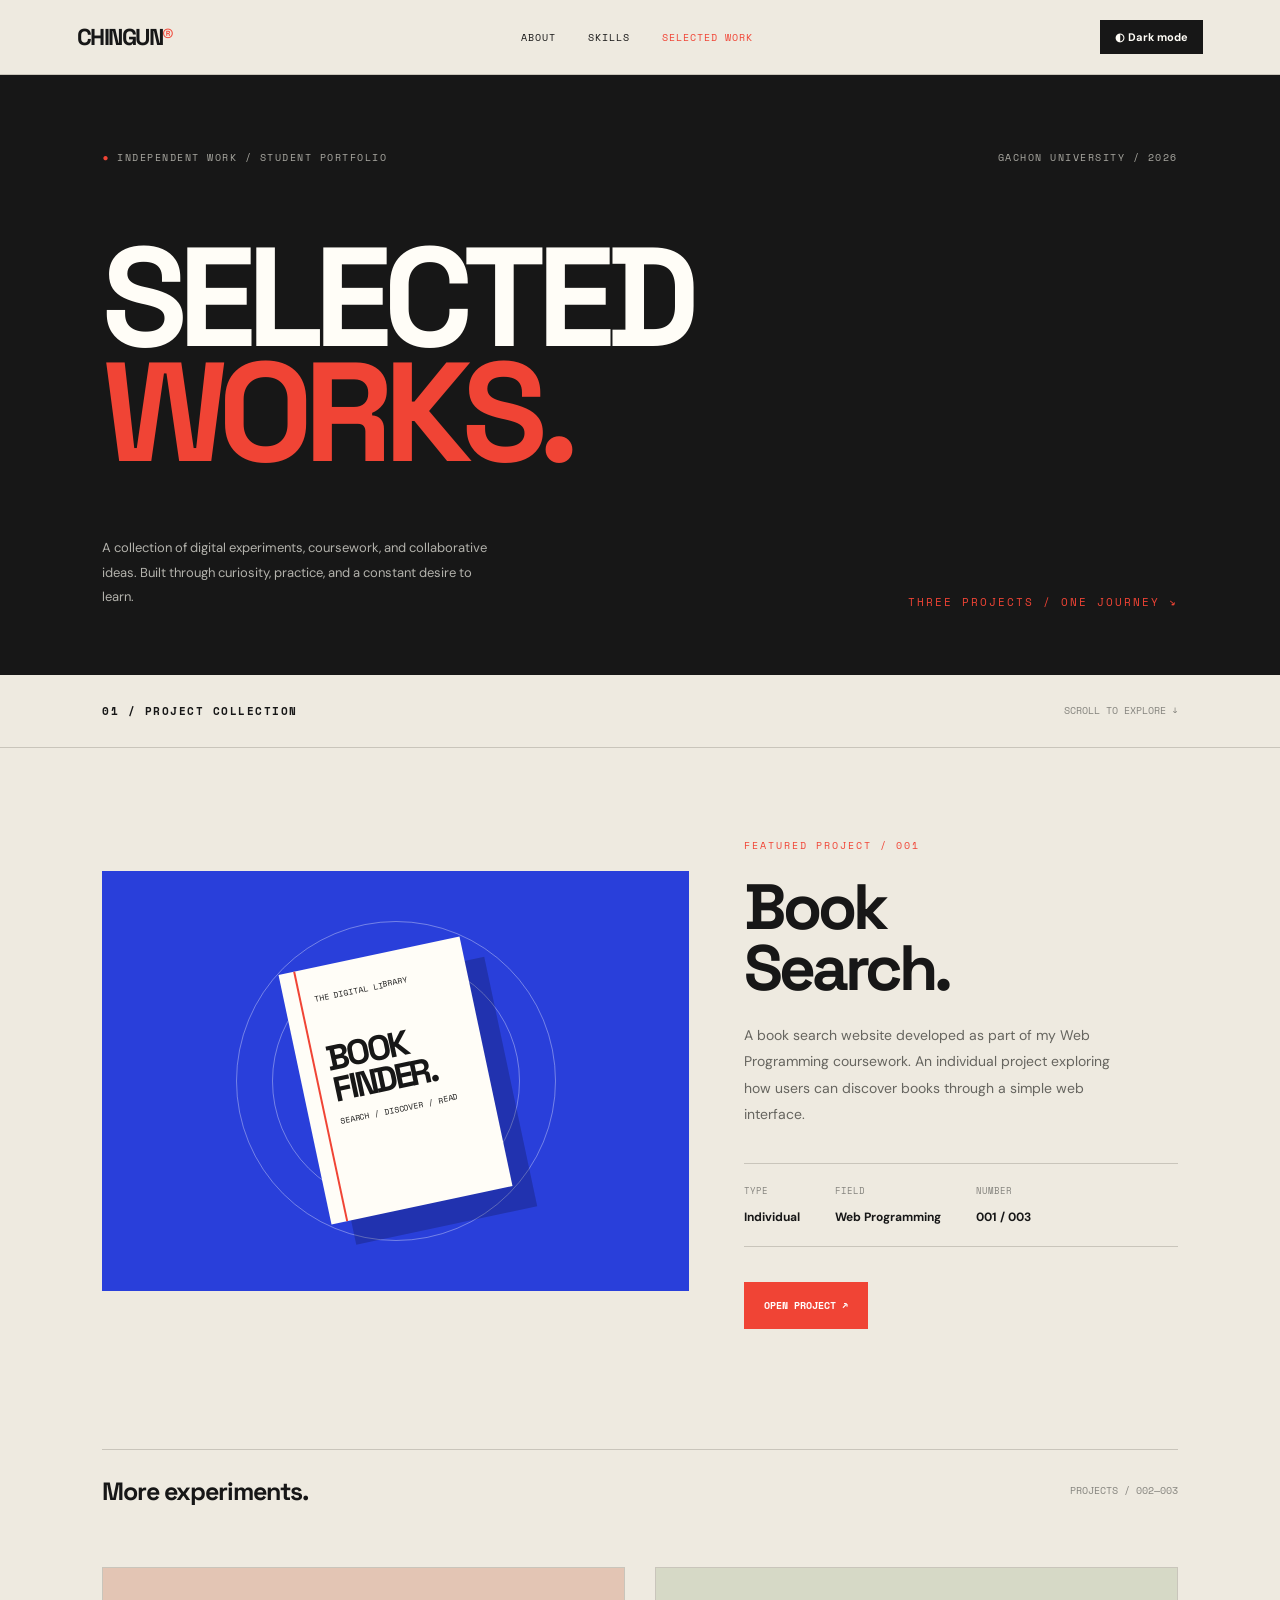
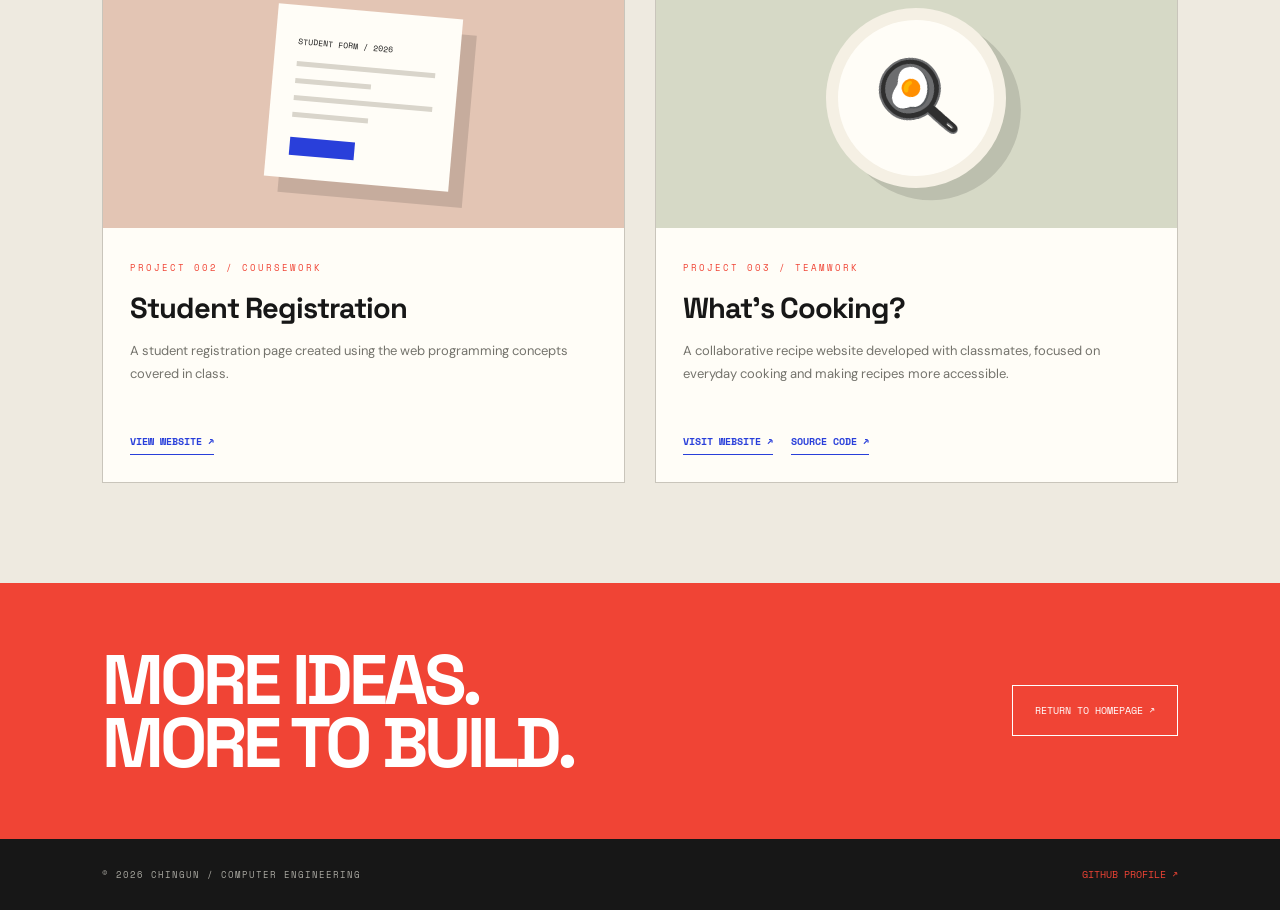
==== commit 42fe10f2: "Update projects.html" ====
--- a/projects.html
+++ b/projects.html
@@ -4,26 +4,24 @@
 <head>
   <meta charset="UTF-8">
   <meta name="viewport" content="width=device-width, initial-scale=1.0">
-  <meta name="description" content="Selected Web Programming projects by Chingun.">
-  <meta name="color-scheme" content="light dark">
-  <title>Projects — CHINGUN</title>
+  <meta name="description" content="Chingun's selected web development projects.">
+  <title>Selected Works — Chingun</title>
 
   <script src="script.js" defer></script>
 
   <link rel="preconnect" href="https://fonts.googleapis.com">
   <link rel="preconnect" href="https://fonts.gstatic.com" crossorigin>
-  <link href="https://fonts.googleapis.com/css2?family=DM+Sans:wght@400;500;600;700;800&family=Space+Grotesk:wght@400;500;600;700&display=swap" rel="stylesheet">
+  <link href="https://fonts.googleapis.com/css2?family=DM+Sans:wght@400;500;600;700;800&family=Space+Mono:wght@400;700&family=Space+Grotesk:wght@400;500;600;700&display=swap" rel="stylesheet">
 
   <style>
     :root {
-      --bg: #f4f3ed;
-      --surface: #ffffff;
-      --text: #171916;
-      --muted: #777a70;
-      --line: #dcded3;
-      --accent: #c4f044;
-      --dark: #171916;
-      --soft: #e9eadf;
+      --paper: #eeeae0;
+      --ink: #171717;
+      --red: #f04435;
+      --blue: #293fda;
+      --grey: #85847e;
+      --line: #c9c5bb;
+      --white: #fffdf7;
     }
 
     * {
@@ -33,23 +31,9 @@
 
     body {
       margin: 0;
-      background: var(--bg);
-      color: var(--text);
+      background: var(--paper);
+      color: var(--ink);
       font-family: 'DM Sans', sans-serif;
-      transition: background 0.3s, color 0.3s;
-    }
-
-    body.dark-mode {
-      --bg: #171916;
-      --surface: #22251f;
-      --text: #f4f3ed;
-      --muted: #a4a69b;
-      --line: #383b33;
-      --soft: #292c25;
-    }
-
-    h1, h2, h3, .logo, .footer-name {
-      font-family: 'Space Grotesk', sans-serif;
     }
 
     a {
@@ -61,583 +45,603 @@
       font-family: inherit;
     }
 
-    .container {
-      width: min(1160px, 88%);
+    .site {
+      width: min(1440px, 100%);
       margin: auto;
-    }
-
-    /* Navigation */
-
-    header {
+      overflow: hidden;
+    }
+
+    /* Top navigation */
+
+    .topbar {
+      min-height: 75px;
+      padding: 0 6%;
+      display: flex;
+      justify-content: space-between;
+      align-items: center;
       border-bottom: 1px solid var(--line);
+    }
+
+    .brand {
+      font-family: 'Space Grotesk', sans-serif;
+      font-size: 23px;
+      font-weight: 700;
+      letter-spacing: -1.5px;
+    }
+
+    .brand span {
+      color: var(--red);
+    }
+
+    .navigation {
+      display: flex;
+      align-items: center;
+      gap: 32px;
+    }
+
+    .navigation a {
+      font-family: 'Space Mono', monospace;
+      font-size: 10px;
+      text-transform: uppercase;
+      letter-spacing: 1px;
+      transition: color .2s;
+    }
+
+    .navigation a:hover,
+    .navigation a[aria-current="page"] {
+      color: var(--red);
+    }
+
+    .theme-toggle {
+      background: var(--ink);
+      color: var(--white);
+      border: 0;
+      padding: 10px 15px;
+      cursor: pointer;
+      font-size: 11px;
+      font-weight: 700;
+    }
+
+    /* Hero */
+
+    .hero {
+      background: var(--ink);
+      color: var(--white);
+      padding: 75px 8% 65px;
       position: relative;
-      z-index: 10;
-    }
-
-    .navigation {
-      min-height: 82px;
+    }
+
+    .hero-top {
+      display: flex;
+      justify-content: space-between;
+      align-items: center;
+      margin-bottom: 75px;
+    }
+
+    .hero-label,
+    .hero-date {
+      font-family: 'Space Mono', monospace;
+      font-size: 10px;
+      letter-spacing: 1.5px;
+      color: #aaa9a2;
+      text-transform: uppercase;
+    }
+
+    .hero-label span {
+      color: var(--red);
+    }
+
+    .hero h1 {
+      font-family: 'Space Grotesk', sans-serif;
+      font-size: clamp(65px, 11vw, 150px);
+      font-weight: 700;
+      letter-spacing: -9px;
+      line-height: .82;
+      text-transform: uppercase;
+      margin: 0;
+    }
+
+    .hero h1 .red {
+      color: var(--red);
+    }
+
+    .hero-bottom {
+      display: flex;
+      justify-content: space-between;
+      align-items: flex-end;
+      margin-top: 65px;
+      gap: 30px;
+    }
+
+    .hero-bottom p {
+      max-width: 390px;
+      color: #b3b2ac;
+      line-height: 1.9;
+      font-size: 13px;
+      margin: 0;
+    }
+
+    .hero-mark {
+      font-family: 'Space Mono', monospace;
+      font-size: 11px;
+      color: var(--red);
+      letter-spacing: 2px;
+      white-space: nowrap;
+    }
+
+    /* Project introduction strip */
+
+    .project-index {
+      padding: 28px 8%;
+      display: flex;
+      justify-content: space-between;
+      align-items: center;
+      border-bottom: 1px solid var(--line);
+    }
+
+    .project-index strong {
+      font-family: 'Space Mono', monospace;
+      font-size: 11px;
+      text-transform: uppercase;
+      letter-spacing: 1.5px;
+    }
+
+    .project-index span {
+      font-family: 'Space Mono', monospace;
+      color: var(--grey);
+      font-size: 10px;
+    }
+
+    /* Project showcase */
+
+    .showcase {
+      padding: 75px 8% 100px;
+    }
+
+    .feature-project {
+      display: grid;
+      grid-template-columns: 1.15fr .85fr;
+      gap: 55px;
+      align-items: center;
+      margin-bottom: 110px;
+    }
+
+    .feature-art {
+      min-height: 420px;
+      background: var(--blue);
+      position: relative;
+      overflow: hidden;
+      display: flex;
+      justify-content: center;
+      align-items: center;
+    }
+
+    .book-shape {
+      width: 185px;
+      height: 255px;
+      background: var(--white);
+      transform: rotate(-12deg);
+      box-shadow: 20px 25px 0 rgba(0,0,0,.2);
+      position: relative;
+      z-index: 2;
+      padding: 25px 20px;
+      color: var(--ink);
+    }
+
+    .book-shape::before {
+      content: "";
+      position: absolute;
+      left: 15px;
+      top: 0;
+      bottom: 0;
+      width: 2px;
+      background: var(--red);
+    }
+
+    .book-shape small {
+      display: block;
+      font-family: 'Space Mono', monospace;
+      font-size: 8px;
+      margin-left: 10px;
+    }
+
+    .book-shape strong {
+      display: block;
+      font-family: 'Space Grotesk', sans-serif;
+      font-size: 35px;
+      line-height: .9;
+      letter-spacing: -3px;
+      margin: 40px 0 10px 10px;
+    }
+
+    .book-shape span {
+      display: block;
+      margin-left: 10px;
+      font-family: 'Space Mono', monospace;
+      font-size: 8px;
+    }
+
+    .art-circle {
+      position: absolute;
+      width: 320px;
+      height: 320px;
+      border: 1px solid rgba(255,255,255,.35);
+      border-radius: 50%;
+    }
+
+    .art-circle::after {
+      content: "";
+      position: absolute;
+      inset: 35px;
+      border: 1px solid rgba(255,255,255,.35);
+      border-radius: 50%;
+    }
+
+    .feature-info {
+      padding: 10px 0;
+    }
+
+    .project-kicker {
+      color: var(--red);
+      font-family: 'Space Mono', monospace;
+      font-size: 10px;
+      letter-spacing: 2px;
+      text-transform: uppercase;
+    }
+
+    .feature-info h2 {
+      font-family: 'Space Grotesk', sans-serif;
+      font-size: clamp(40px, 5vw, 65px);
+      line-height: .95;
+      letter-spacing: -4px;
+      margin: 23px 0;
+    }
+
+    .feature-info p {
+      color: #66655f;
+      font-size: 14px;
+      line-height: 1.9;
+      max-width: 390px;
+    }
+
+    .project-details {
+      display: flex;
+      gap: 35px;
+      margin: 35px 0;
+      padding: 20px 0;
+      border-top: 1px solid var(--line);
+      border-bottom: 1px solid var(--line);
+    }
+
+    .detail small {
+      display: block;
+      color: var(--grey);
+      font-family: 'Space Mono', monospace;
+      font-size: 9px;
+      margin-bottom: 8px;
+      text-transform: uppercase;
+    }
+
+    .detail strong {
+      font-size: 12px;
+    }
+
+    .visit-link {
+      display: inline-flex;
+      align-items: center;
+      gap: 15px;
+      background: var(--red);
+      color: white;
+      padding: 16px 20px;
+      font-family: 'Space Mono', monospace;
+      font-size: 10px;
+      font-weight: 700;
+      transition: .2s;
+    }
+
+    .visit-link:hover {
+      background: var(--ink);
+      transform: translateY(-3px);
+    }
+
+    /* Other projects */
+
+    .other-heading {
+      display: flex;
+      justify-content: space-between;
+      align-items: center;
+      border-top: 1px solid var(--line);
+      padding: 25px 0;
+      margin-bottom: 35px;
+    }
+
+    .other-heading h2 {
+      font-family: 'Space Grotesk', sans-serif;
+      font-size: 25px;
+      letter-spacing: -1px;
+      margin: 0;
+    }
+
+    .other-heading span {
+      font-family: 'Space Mono', monospace;
+      font-size: 10px;
+      color: var(--grey);
+    }
+
+    .other-projects {
+      display: grid;
+      grid-template-columns: 1fr 1fr;
+      gap: 30px;
+    }
+
+    .other-card {
+      background: var(--white);
+      border: 1px solid var(--line);
+    }
+
+    .other-art {
+      height: 260px;
+      display: flex;
+      justify-content: center;
+      align-items: center;
+      position: relative;
+      overflow: hidden;
+    }
+
+    .registration-art {
+      background: #e3c5b4;
+    }
+
+    .registration-paper {
+      width: 185px;
+      background: #fffdf7;
+      padding: 23px;
+      box-shadow: 15px 15px 0 rgba(0,0,0,.13);
+      transform: rotate(5deg);
+    }
+
+    .registration-paper .line {
+      height: 5px;
+      background: #d9d5cb;
+      margin: 12px 0;
+    }
+
+    .registration-paper .line.short {
+      width: 55%;
+    }
+
+    .registration-paper .form-button {
+      width: 65px;
+      height: 18px;
+      background: var(--blue);
+      margin-top: 20px;
+    }
+
+    .registration-paper small {
+      font-family: 'Space Mono', monospace;
+      font-size: 8px;
+    }
+
+    .cooking-art {
+      background: #d6d9c6;
+    }
+
+    .plate {
+      width: 180px;
+      height: 180px;
+      background: #fffdf7;
+      border: 12px solid #f5f0e4;
+      border-radius: 50%;
+      box-shadow: 12px 15px 0 rgba(0,0,0,.12);
+      display: flex;
+      justify-content: center;
+      align-items: center;
+      font-size: 75px;
+      transform: rotate(-12deg);
+    }
+
+    .other-info {
+      padding: 27px;
+    }
+
+    .other-info .project-kicker {
+      font-size: 9px;
+    }
+
+    .other-info h3 {
+      font-family: 'Space Grotesk', sans-serif;
+      font-size: 29px;
+      letter-spacing: -1px;
+      margin: 13px 0;
+    }
+
+    .other-info p {
+      color: #74736c;
+      font-size: 13px;
+      line-height: 1.8;
+      min-height: 70px;
+    }
+
+    .other-links {
+      display: flex;
+      flex-wrap: wrap;
+      gap: 18px;
+      margin-top: 25px;
+    }
+
+    .other-links a {
+      font-family: 'Space Mono', monospace;
+      color: var(--blue);
+      font-size: 10px;
+      font-weight: 700;
+      border-bottom: 1px solid var(--blue);
+      padding-bottom: 5px;
+    }
+
+    .other-links a:hover {
+      color: var(--red);
+      border-color: var(--red);
+    }
+
+    /* Final section */
+
+    .end-section {
+      background: var(--red);
+      color: white;
+      padding: 65px 8%;
       display: flex;
       align-items: center;
       justify-content: space-between;
       gap: 30px;
     }
 
-    .logo {
-      font-size: 25px;
-      font-weight: 700;
-      letter-spacing: -1.5px;
-    }
-
-    .logo span,
-    .footer-name span {
-      color: #8bbd19;
-    }
-
-    .nav-links {
-      display: flex;
-      align-items: center;
-      gap: 34px;
-    }
-
-    .nav-links a {
-      color: var(--muted);
-      font-size: 13px;
-      font-weight: 700;
-      transition: color 0.2s;
-    }
-
-    .nav-links a:hover,
-    .nav-links a[aria-current="page"] {
-      color: var(--text);
-    }
-
-    .nav-links a[aria-current="page"]::after {
-      content: "";
-      display: block;
-      height: 3px;
-      background: var(--accent);
-      margin-top: 5px;
-    }
-
-    .theme-toggle {
-      padding: 11px 17px;
-      background: transparent;
-      color: var(--text);
-      border: 1px solid var(--line);
-      border-radius: 4px;
-      cursor: pointer;
-      font-size: 12px;
-      font-weight: 700;
-      transition: 0.2s;
-    }
-
-    .theme-toggle:hover {
-      background: var(--accent);
-      border-color: var(--accent);
-      color: #171916;
-    }
-
-    /* Intro */
-
-    .projects-intro {
-      padding: 105px 0 65px;
-      position: relative;
-      border-bottom: 1px solid var(--line);
-      overflow: hidden;
-    }
-
-    .intro-topline {
+    .end-section h2 {
+      font-family: 'Space Grotesk', sans-serif;
+      font-size: clamp(35px, 6vw, 70px);
+      letter-spacing: -4px;
+      line-height: .9;
+      margin: 0;
+    }
+
+    .end-section a {
+      border: 1px solid white;
+      padding: 17px 22px;
+      font-family: 'Space Mono', monospace;
+      font-size: 10px;
+      white-space: nowrap;
+      transition: .2s;
+    }
+
+    .end-section a:hover {
+      background: white;
+      color: var(--red);
+    }
+
+    /* Footer */
+
+    footer {
+      background: var(--ink);
+      color: white;
+      padding: 28px 8%;
+    }
+
+    .footer-inner {
       display: flex;
       justify-content: space-between;
       align-items: center;
-      margin-bottom: 45px;
-    }
-
-    .eyebrow {
-      display: flex;
-      align-items: center;
-      gap: 11px;
-      color: var(--muted);
-      font-size: 11px;
-      font-weight: 800;
-      letter-spacing: 2.5px;
-    }
-
-    .eyebrow-dot {
-      width: 9px;
-      height: 9px;
-      background: var(--accent);
-      border-radius: 50%;
-    }
-
-    .intro-index {
-      color: var(--muted);
-      font-size: 11px;
-      font-weight: 700;
-      letter-spacing: 2px;
-    }
-
-    .projects-intro h1 {
-      max-width: 950px;
-      font-size: clamp(70px, 12vw, 145px);
-      line-height: 0.82;
-      letter-spacing: -10px;
-      text-transform: uppercase;
+      gap: 20px;
+      flex-wrap: wrap;
+    }
+
+    .footer-inner p {
+      color: #aaa9a2;
+      font-family: 'Space Mono', monospace;
+      font-size: 9px;
+      letter-spacing: 1px;
       margin: 0;
-      font-weight: 700;
-    }
-
-    .projects-intro h1 span {
-      display: inline-block;
-      color: transparent;
-      -webkit-text-stroke: 2px var(--text);
-    }
-
-    .intro-bottom {
-      display: flex;
-      justify-content: space-between;
-      align-items: flex-end;
-      gap: 30px;
-      margin-top: 65px;
-    }
-
-    .intro-description {
-      max-width: 430px;
-      color: var(--muted);
-      font-size: 15px;
-      line-height: 1.9;
-      margin: 0;
-    }
-
-    .project-count {
-      background: var(--accent);
-      color: #171916;
-      padding: 18px 23px;
-      font-family: 'Space Grotesk', sans-serif;
-      font-size: 16px;
-      font-weight: 700;
-      white-space: nowrap;
-      transform: rotate(-3deg);
-    }
-
-    /* Project section */
-
-    .project-list {
-      padding: 75px 0 100px;
-    }
-
-    .section-heading {
-      display: flex;
-      justify-content: space-between;
-      align-items: center;
-      margin-bottom: 35px;
-    }
-
-    .section-heading h2 {
-      margin: 0;
-      font-size: 13px;
-      letter-spacing: 2px;
-      text-transform: uppercase;
-    }
-
-    .section-heading span {
-      color: var(--muted);
-      font-size: 11px;
-      font-weight: 700;
-      letter-spacing: 1.5px;
-    }
-
-    /* Project cards */
-
-    .project-card {
-      display: grid;
-      grid-template-columns: 1fr 300px;
-      min-height: 285px;
-      margin-bottom: 25px;
-      background: var(--surface);
-      border: 1px solid var(--line);
-      transition: transform 0.3s, border-color 0.3s;
-      overflow: hidden;
-    }
-
-    .project-card:hover {
-      transform: translateY(-5px);
-      border-color: var(--text);
-    }
-
-    .project-content {
-      padding: 38px 42px;
-      display: flex;
-      flex-direction: column;
-      justify-content: center;
-    }
-
-    .project-meta {
-      display: flex;
-      align-items: center;
-      flex-wrap: wrap;
-      gap: 12px;
-      margin-bottom: 24px;
-    }
-
-    .project-number {
-      color: #719c17;
-      font-family: 'Space Grotesk', sans-serif;
-      font-size: 13px;
-      font-weight: 700;
-    }
-
-    .meta-divider {
-      width: 25px;
-      height: 1px;
-      background: var(--line);
-    }
-
-    .project-category {
-      color: var(--muted);
+    }
+
+    .footer-inner a {
+      color: var(--red);
+      font-family: 'Space Mono', monospace;
       font-size: 10px;
-      font-weight: 800;
-      letter-spacing: 1.8px;
-    }
-
-    .project-content h3 {
-      margin: 0 0 13px;
-      font-size: clamp(25px, 3vw, 35px);
-      letter-spacing: -1.5px;
-    }
-
-    .project-content p {
-      max-width: 520px;
-      margin: 0 0 28px;
-      color: var(--muted);
-      font-size: 14px;
-      line-height: 1.9;
-    }
-
-    .project-actions {
-      display: flex;
-      flex-wrap: wrap;
-      gap: 12px;
-    }
-
-    .project-link {
-      display: inline-flex;
-      align-items: center;
-      justify-content: center;
-      gap: 13px;
-      padding: 12px 17px;
-      background: var(--dark);
-      color: #f4f3ed;
-      font-size: 10px;
-      font-weight: 800;
-      letter-spacing: 1px;
-      transition: 0.2s;
-    }
-
-    .project-link:hover {
-      background: var(--accent);
-      color: #171916;
-      transform: translateY(-3px);
-    }
-
-    /* Graphic panels */
-
-    .project-art {
-      min-height: 285px;
-      display: flex;
-      align-items: center;
-      justify-content: center;
-      position: relative;
-      overflow: hidden;
-      background: var(--accent);
-      color: #171916;
-    }
-
-    .project-art::before {
-      content: "";
-      position: absolute;
-      width: 230px;
-      height: 230px;
-      border: 1px solid rgba(23,25,22,0.25);
-      border-radius: 50%;
-      transition: transform 0.5s;
-    }
-
-    .project-art::after {
-      content: "";
-      position: absolute;
-      width: 170px;
-      height: 170px;
-      border: 1px solid rgba(23,25,22,0.25);
-      border-radius: 50%;
-      transition: transform 0.5s;
-    }
-
-    .project-card:hover .project-art::before {
-      transform: scale(1.2) rotate(25deg);
-    }
-
-    .project-card:hover .project-art::after {
-      transform: scale(0.8) rotate(-25deg);
-    }
-
-    .art-number {
-      position: relative;
-      z-index: 1;
-      font-family: 'Space Grotesk', sans-serif;
-      font-size: 110px;
-      line-height: 1;
-      font-weight: 700;
-      letter-spacing: -10px;
-    }
-
-    .art-label {
-      position: absolute;
-      z-index: 2;
-      bottom: 25px;
-      right: 25px;
-      font-size: 10px;
-      font-weight: 800;
-      letter-spacing: 2px;
-    }
-
-    .art-two {
-      background: #dedfd2;
-    }
-
-    .art-two .art-number {
-      transform: rotate(-8deg);
-    }
-
-    .art-three {
-      background: #171916;
-      color: var(--accent);
-    }
-
-    .art-three::before,
-    .art-three::after {
-      border-color: rgba(196,240,68,0.35);
-    }
-
-    /* Extra strip */
-
-    .closing-strip {
-      display: grid;
-      grid-template-columns: 1fr 1fr;
-      margin: 35px 0 90px;
-      background: var(--accent);
-      color: #171916;
-    }
-
-    .closing-text {
-      padding: 40px;
-    }
-
-    .closing-text h2 {
-      margin: 0 0 12px;
-      font-size: clamp(30px, 4vw, 48px);
-      line-height: 0.95;
-      letter-spacing: -2px;
-      text-transform: uppercase;
-    }
-
-    .closing-text p {
-      max-width: 350px;
-      margin: 0;
-      font-size: 13px;
-      line-height: 1.8;
-    }
-
-    .closing-symbol {
-      display: flex;
-      align-items: center;
-      justify-content: center;
-      background: #171916;
-      color: var(--accent);
-      font-family: 'Space Grotesk', sans-serif;
-      font-size: clamp(75px, 12vw, 145px);
-      font-weight: 700;
-      letter-spacing: -10px;
-    }
-
-    /* Back section */
-
-    .back-section {
-      display: flex;
-      justify-content: space-between;
-      align-items: center;
-      gap: 20px;
-      padding: 30px 0 55px;
-      border-top: 1px solid var(--line);
-    }
-
-    .back-link {
-      font-size: 12px;
-      font-weight: 800;
-      letter-spacing: 1px;
-      transition: 0.2s;
-    }
-
-    .back-link:hover {
-      color: #719c17;
-      transform: translateX(-5px);
-    }
-
-    .back-section span {
-      color: var(--muted);
-      font-size: 10px;
-      font-weight: 700;
-      letter-spacing: 2px;
-    }
-
-    /* Footer */
-
-    footer {
-      background: var(--dark);
-      color: #f4f3ed;
-      padding: 38px 0;
-    }
-
-    .footer-content {
-      display: flex;
-      align-items: center;
-      justify-content: space-between;
-      gap: 25px;
-      flex-wrap: wrap;
-    }
-
-    .footer-name {
-      font-size: 23px;
-      font-weight: 700;
-      letter-spacing: -1px;
-    }
-
-    .footer-note,
-    .copyright {
-      color: #a4a69b;
-      font-size: 11px;
-      margin-top: 6px;
-    }
-
-    .footer-content > a {
-      color: var(--accent);
-      font-size: 12px;
-      font-weight: 800;
-      letter-spacing: 1px;
-      transition: 0.2s;
-    }
-
-    .footer-content > a:hover {
-      color: white;
     }
 
     /* Responsive */
 
-    @media (max-width: 800px) {
-      .project-card {
-        grid-template-columns: 1fr 220px;
-      }
-
-      .project-content {
-        padding: 30px;
-      }
-
-      .project-art {
-        min-height: 260px;
-      }
-
-      .projects-intro h1 {
-        letter-spacing: -6px;
+    @media (max-width: 850px) {
+      .feature-project {
+        grid-template-columns: 1fr;
+        gap: 35px;
+      }
+
+      .feature-art {
+        min-height: 350px;
+      }
+
+      .feature-info {
+        padding: 0;
       }
     }
 
     @media (max-width: 600px) {
-      .container {
-        width: 90%;
+      .topbar {
+        padding: 18px 5%;
+        flex-wrap: wrap;
+        gap: 18px;
       }
 
       .navigation {
-        padding: 18px 0;
-        flex-wrap: wrap;
-      }
-
-      .nav-links {
         order: 3;
         width: 100%;
         justify-content: space-between;
-        gap: 10px;
-      }
-
-      .projects-intro {
-        padding: 70px 0 45px;
-      }
-
-      .intro-topline {
-        margin-bottom: 35px;
-      }
-
-      .projects-intro h1 {
-        font-size: clamp(62px, 15vw, 90px);
+        gap: 12px;
+      }
+
+      .navigation a {
+        font-size: 9px;
+      }
+
+      .hero {
+        padding: 55px 7% 45px;
+      }
+
+      .hero-top {
+        margin-bottom: 55px;
+      }
+
+      .hero h1 {
+        font-size: 18vw;
         letter-spacing: -5px;
       }
 
-      .intro-bottom {
+      .hero-bottom {
         flex-direction: column;
         align-items: flex-start;
-        margin-top: 40px;
-      }
-
-      .project-list {
-        padding: 55px 0 65px;
-      }
-
-      .project-card {
+        margin-top: 45px;
+      }
+
+      .project-index {
+        padding: 22px 7%;
+      }
+
+      .showcase {
+        padding: 50px 7% 70px;
+      }
+
+      .feature-art {
+        min-height: 290px;
+      }
+
+      .book-shape {
+        transform: scale(.85) rotate(-12deg);
+      }
+
+      .project-details {
+        gap: 20px;
+        flex-wrap: wrap;
+      }
+
+      .other-projects {
         grid-template-columns: 1fr;
       }
 
-      .project-content {
-        padding: 30px 25px;
-      }
-
-      .project-art {
-        min-height: 190px;
-        grid-row: 1;
-      }
-
-      .art-number {
-        font-size: 90px;
-      }
-
-      .project-actions {
+      .other-art {
+        height: 230px;
+      }
+
+      .end-section {
+        padding: 45px 7%;
         flex-direction: column;
         align-items: flex-start;
       }
 
-      .project-link {
-        width: 100%;
-        justify-content: space-between;
-      }
-
-      .closing-strip {
-        grid-template-columns: 1fr;
-      }
-
-      .closing-text {
-        padding: 30px;
-      }
-
-      .closing-symbol {
-        min-height: 160px;
-      }
-
-      .back-section {
-        align-items: flex-start;
-        flex-direction: column;
-      }
-
-      .footer-content {
-        align-items: flex-start;
-        flex-direction: column;
+      .end-section h2 {
+        font-size: 48px;
+      }
+
+      footer {
+        padding: 25px 7%;
       }
     }
   </style>
@@ -645,245 +649,241 @@
 
 <body>
 
-  <header>
-    <nav class="navigation container" aria-label="Main navigation">
-
-      <a class="logo" href="index.html">CHINGUN<span>.</span></a>
-
-      <div class="nav-links">
-        <a href="index.html#about">About</a>
-        <a href="index.html#skills">Skills</a>
-        <a href="projects.html" aria-current="page">Projects</a>
+<div class="site">
+
+  <!-- Navigation -->
+
+  <header class="topbar">
+
+    <a href="index.html" class="brand">CHINGUN<span>®</span></a>
+
+    <nav class="navigation" aria-label="Main navigation">
+      <a href="index.html#about">About</a>
+      <a href="index.html#skills">Skills</a>
+      <a href="projects.html" aria-current="page">Selected work</a>
+    </nav>
+
+    <button class="theme-toggle" id="theme-toggle" type="button"
+      aria-label="Switch theme" aria-pressed="false">
+      <span id="theme-icon">◐</span>
+      <span id="theme-label">Theme</span>
+    </button>
+
+  </header>
+
+  <main>
+
+    <!-- Hero -->
+
+    <section class="hero">
+
+      <div class="hero-top">
+        <div class="hero-label"><span>●</span> INDEPENDENT WORK / STUDENT PORTFOLIO</div>
+        <div class="hero-date">GACHON UNIVERSITY / 2026</div>
       </div>
 
-      <button class="theme-toggle" id="theme-toggle" type="button"
-        aria-label="Switch theme" aria-pressed="false">
-        <span id="theme-icon" aria-hidden="true">☾</span>
-        <span id="theme-label">Theme</span>
-      </button>
-
-    </nav>
-  </header>
-
-  <main class="container">
-
-    <!-- Introduction -->
-
-    <section class="projects-intro">
-
-      <div class="intro-topline">
-        <p class="eyebrow">
-          <span class="eyebrow-dot"></span>
-          SELECTED WORK / 2026
+      <h1>
+        SELECTED<br>
+        <span class="red">WORKS.</span>
+      </h1>
+
+      <div class="hero-bottom">
+        <p>
+          A collection of digital experiments, coursework,
+          and collaborative ideas. Built through curiosity,
+          practice, and a constant desire to learn.
         </p>
 
-        <span class="intro-index">PORTFOLIO — 002</span>
+        <div class="hero-mark">THREE PROJECTS / ONE JOURNEY ↘</div>
       </div>
 
-      <h1>
-        THE<br>
-        <span>WORK.</span>
-      </h1>
-
-      <div class="intro-bottom">
-
-        <p class="intro-description">
-          A selection of websites and assignments developed during
-          my Web Programming studies. From individual experiments
-          to collaborative projects, each one is part of my journey
-          as a developer.
-        </p>
-
-        <div class="project-count">
-          03 PROJECTS ↗
+    </section>
+
+    <!-- Index -->
+
+    <div class="project-index">
+      <strong>01 / PROJECT COLLECTION</strong>
+      <span>SCROLL TO EXPLORE ↓</span>
+    </div>
+
+    <!-- Projects -->
+
+    <section class="showcase">
+
+      <!-- Featured project -->
+
+      <article class="feature-project">
+
+        <div class="feature-art" aria-label="Book-inspired project artwork">
+          <div class="art-circle"></div>
+
+          <div class="book-shape">
+            <small>THE DIGITAL LIBRARY</small>
+            <strong>BOOK<br>FINDER.</strong>
+            <span>SEARCH / DISCOVER / READ</span>
+          </div>
         </div>
 
-      </div>
-
-    </section>
-
-    <!-- Project archive -->
-
-    <section class="project-list" aria-label="Portfolio projects">
-
-      <div class="section-heading">
-        <h2>Selected projects</h2>
-        <span>2026 / 01—03</span>
-      </div>
-
-      <!-- Project 1 -->
-
-      <article class="project-card">
-
-        <div class="project-content">
-
-          <div class="project-meta">
-            <span class="project-number">01</span>
-            <span class="meta-divider"></span>
-            <span class="project-category">INDIVIDUAL COURSEWORK</span>
-          </div>
-
-          <h3>Book Search</h3>
+        <div class="feature-info">
+
+          <span class="project-kicker">FEATURED PROJECT / 001</span>
+
+          <h2>Book<br>Search.</h2>
 
           <p>
             A book search website developed as part of my
-            Web Programming coursework.
+            Web Programming coursework. An individual project
+            exploring how users can discover books through a
+            simple web interface.
           </p>
 
-          <div class="project-actions">
-            <a class="project-link"
-              href="https://aidy40.github.io/Web-Programming/week%207/book-search.html"
-              target="_blank"
-              rel="noopener noreferrer">
-              EXPLORE PROJECT <span>↗</span>
-            </a>
+          <div class="project-details">
+            <div class="detail">
+              <small>TYPE</small>
+              <strong>Individual</strong>
+            </div>
+
+            <div class="detail">
+              <small>FIELD</small>
+              <strong>Web Programming</strong>
+            </div>
+
+            <div class="detail">
+              <small>NUMBER</small>
+              <strong>001 / 003</strong>
+            </div>
           </div>
 
+          <a class="visit-link"
+            href="https://aidy40.github.io/Web-Programming/week%207/book-search.html"
+            target="_blank"
+            rel="noopener noreferrer">
+            OPEN PROJECT ↗
+          </a>
+
         </div>
 
-        <div class="project-art" aria-hidden="true">
-          <span class="art-number">01</span>
-          <span class="art-label">BOOK SEARCH</span>
-        </div>
-
       </article>
 
-      <!-- Project 2 -->
-
-      <article class="project-card">
-
-        <div class="project-content">
-
-          <div class="project-meta">
-            <span class="project-number">02</span>
-            <span class="meta-divider"></span>
-            <span class="project-category">INDIVIDUAL COURSEWORK</span>
+      <!-- Other projects -->
+
+      <div class="other-heading">
+        <h2>More experiments.</h2>
+        <span>PROJECTS / 002—003</span>
+      </div>
+
+      <div class="other-projects">
+
+        <!-- Student Registration -->
+
+        <article class="other-card">
+
+          <div class="other-art registration-art">
+
+            <div class="registration-paper">
+              <small>STUDENT FORM / 2026</small>
+              <div class="line"></div>
+              <div class="line short"></div>
+              <div class="line"></div>
+              <div class="line short"></div>
+              <div class="form-button"></div>
+            </div>
+
           </div>
 
-          <h3>Student Registration</h3>
-
-          <p>
-            A student registration page created using the
-            web programming concepts covered in class.
-          </p>
-
-          <div class="project-actions">
-            <a class="project-link"
-              href="https://aidy40.github.io/Web-Programming/week%208/student-registration.html"
-              target="_blank"
-              rel="noopener noreferrer">
-              EXPLORE PROJECT <span>↗</span>
-            </a>
+          <div class="other-info">
+
+            <span class="project-kicker">PROJECT 002 / COURSEWORK</span>
+
+            <h3>Student Registration</h3>
+
+            <p>
+              A student registration page created using the
+              web programming concepts covered in class.
+            </p>
+
+            <div class="other-links">
+              <a href="https://aidy40.github.io/Web-Programming/week%208/student-registration.html"
+                target="_blank"
+                rel="noopener noreferrer">
+                VIEW WEBSITE ↗
+              </a>
+            </div>
+
           </div>
 
-        </div>
-
-        <div class="project-art art-two" aria-hidden="true">
-          <span class="art-number">02</span>
-          <span class="art-label">REGISTRATION</span>
-        </div>
-
-      </article>
-
-      <!-- Project 3 -->
-
-      <article class="project-card">
-
-        <div class="project-content">
-
-          <div class="project-meta">
-            <span class="project-number">03</span>
-            <span class="meta-divider"></span>
-            <span class="project-category">TEAM PROJECT</span>
+        </article>
+
+        <!-- What's Cooking -->
+
+        <article class="other-card">
+
+          <div class="other-art cooking-art">
+            <div class="plate">🍳</div>
           </div>
 
-          <h3>What's Cooking?</h3>
-
-          <p>
-            A collaborative recipe website developed with classmates,
-            focused on everyday cooking and making recipes more accessible.
-          </p>
-
-          <div class="project-actions">
-
-            <a class="project-link"
-              href="https://aidy40.github.io/team-Project/"
-              target="_blank"
-              rel="noopener noreferrer">
-              VISIT WEBSITE <span>↗</span>
-            </a>
-
-            <a class="project-link"
-              href="https://github.com/aidy40/team-Project"
-              target="_blank"
-              rel="noopener noreferrer">
-              GITHUB REPOSITORY <span>↗</span>
-            </a>
+          <div class="other-info">
+
+            <span class="project-kicker">PROJECT 003 / TEAMWORK</span>
+
+            <h3>What's Cooking?</h3>
+
+            <p>
+              A collaborative recipe website developed with classmates,
+              focused on everyday cooking and making recipes more accessible.
+            </p>
+
+            <div class="other-links">
+
+              <a href="https://aidy40.github.io/team-Project/"
+                target="_blank"
+                rel="noopener noreferrer">
+                VISIT WEBSITE ↗
+              </a>
+
+              <a href="https://github.com/aidy40/team-Project"
+                target="_blank"
+                rel="noopener noreferrer">
+                SOURCE CODE ↗
+              </a>
+
+            </div>
 
           </div>
 
-        </div>
-
-        <div class="project-art art-three" aria-hidden="true">
-          <span class="art-number">03</span>
-          <span class="art-label">TEAMWORK</span>
-        </div>
-
-      </article>
+        </article>
+
+      </div>
 
     </section>
 
-    <!-- Closing statement -->
-
-    <section class="closing-strip">
-
-      <div class="closing-text">
-        <h2>Always<br>building.</h2>
-        <p>
-          Every project is another step toward becoming
-          a better developer. More experiments coming soon.
-        </p>
-      </div>
-
-      <div class="closing-symbol" aria-hidden="true">
-        C<span>.</span>
-      </div>
+    <!-- Ending -->
+
+    <section class="end-section">
+
+      <h2>MORE IDEAS.<br>MORE TO BUILD.</h2>
+
+      <a href="index.html">RETURN TO HOMEPAGE ↗</a>
 
     </section>
 
-    <!-- Back link -->
-
-    <section class="back-section">
-      <a class="back-link" href="index.html">← BACK TO HOMEPAGE</a>
-      <span>THANK YOU FOR VISITING</span>
-    </section>
-
   </main>
 
-  <!-- Footer -->
-
   <footer>
-    <div class="footer-content container">
-
-      <div>
-        <div class="footer-name">CHINGUN<span>.</span></div>
-        <div class="footer-note">
-          Computer Engineering / Gachon University
-        </div>
-      </div>
+
+    <div class="footer-inner">
+      <p>© 2026 CHINGUN / COMPUTER ENGINEERING</p>
 
       <a href="https://github.com/aidy40"
         target="_blank"
         rel="noopener noreferrer">
         GITHUB PROFILE ↗
       </a>
-
-      <span class="copyright">
-        © <span id="current-year">2026</span> CHINGUN
-      </span>
-
     </div>
+
   </footer>
+
+</div>
 
 </body>
 </html>
